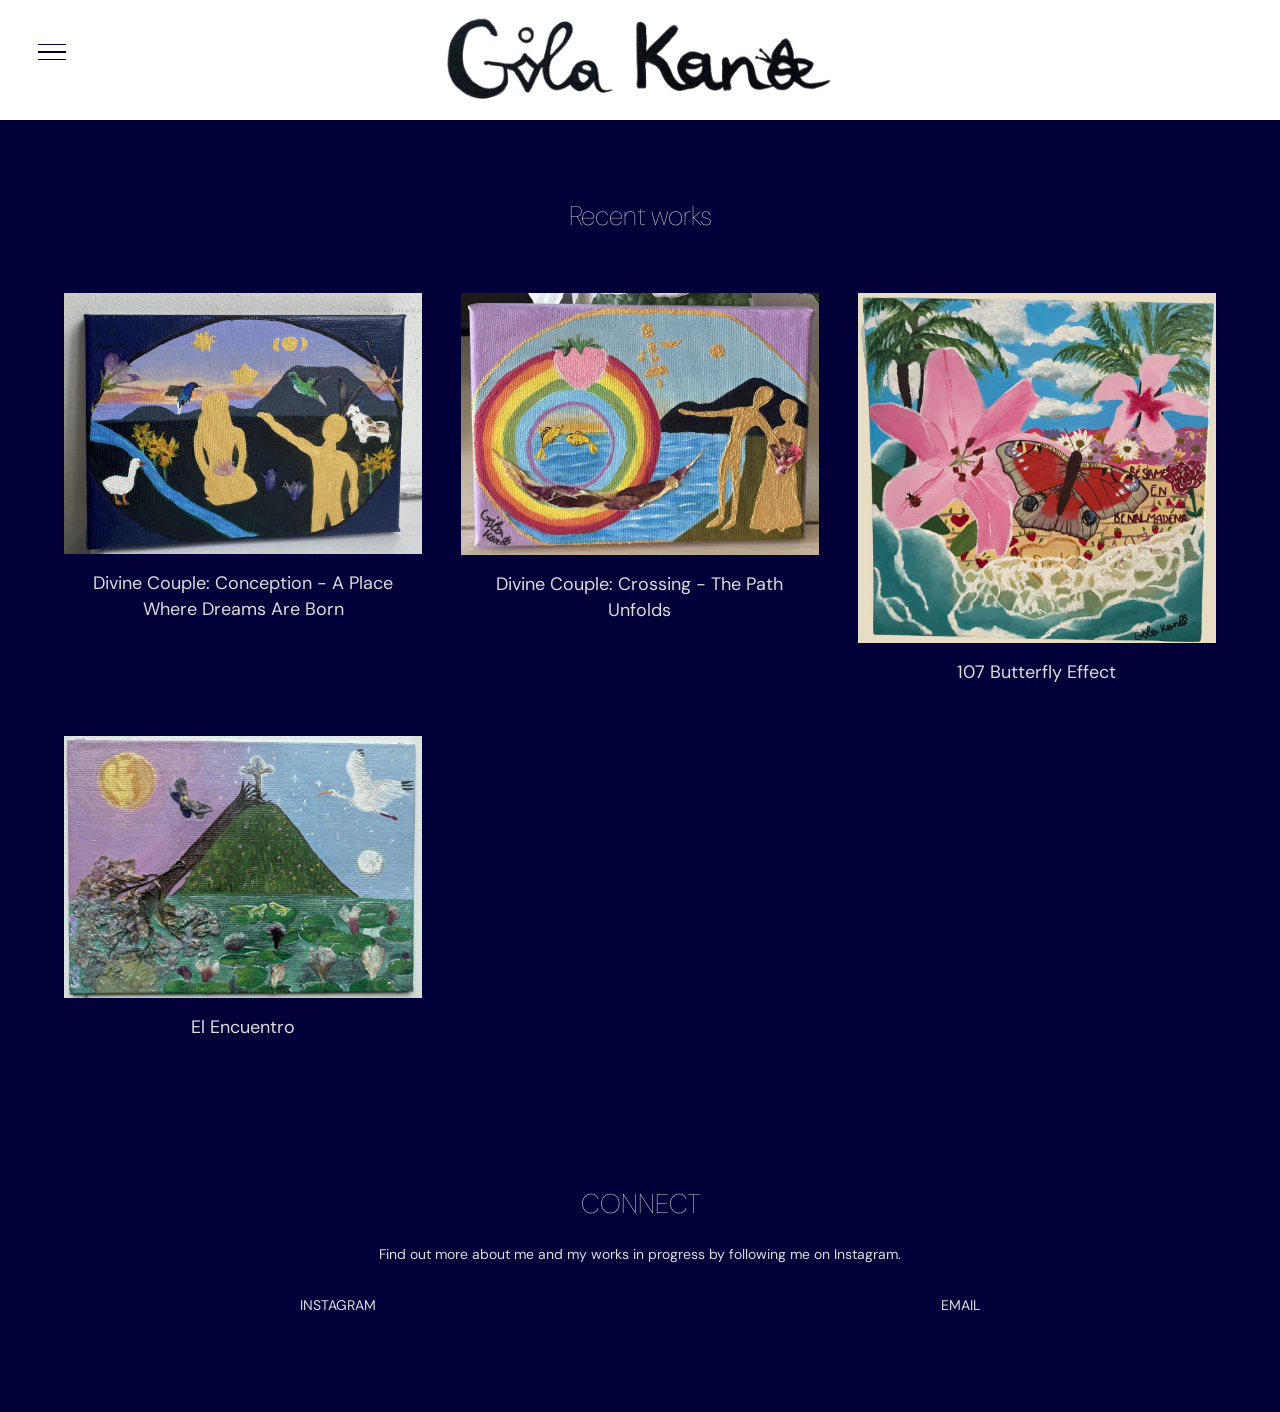
==== index.html @ 3cb4f88b "Update names" ====
<!doctype html>
<html lang="en-GB">
  <head>
    <meta charset="utf-8">
    <meta name="viewport" content="width=device-width, initial-scale=1">
    <title>Recent Works | Gila Kana</title>
    <meta name="description" content="Recent works by Gila Kana.">
    <link rel="preconnect" href="https://fonts.googleapis.com">
    <link rel="preconnect" href="https://fonts.gstatic.com" crossorigin>
    <link href="https://fonts.googleapis.com/css2?family=DM+Sans:wght@100;400&family=Playfair+Display:wght@400&display=swap" rel="stylesheet">
    <link rel="stylesheet" href="styles.css">
  </head>
  <body>
    <button class="menu-toggle" type="button" aria-label="Open navigation menu" aria-expanded="false" aria-controls="site-menu" data-menu-toggle>
      <span></span>
      <span></span>
      <span></span>
    </button>

    <div class="site-menu-overlay" data-menu-overlay hidden>
      <nav class="site-menu" id="site-menu" aria-label="Primary navigation">
        <a href="index.html">Home</a>
        <a href="recent-works.html">Recent works</a>
      </nav>
    </div>

    <header class="signature-banner signature-banner--compact">
      <img src="assets/images/signature.png" alt="Gila Kana signature">
    </header>

    <main>
      <section class="recent-works" aria-labelledby="recent-heading">
        <h1 id="recent-heading">Recent works</h1>

        <div class="works-grid">
          <article class="work-card" data-overlay-card>
            <div class="work-media" tabindex="0" aria-label="Show details for Divine Couple: Conception - A Place Where Dreams Are Born">
              <img src="assets/images/divine-couple-conception-thumb.jpg" alt="Divine Couple: Conception - A Place Where Dreams Are Born">
              <div class="work-overlay">
                <div class="work-overlay-text">
                  <p><strong>About the work:</strong><br>The woman holds a lily in her hands while the man declares his love for her. The first in a series inspired by Greek signet rings&hellip; <a href="divine-couple-conception.html">Read more</a></p>
                </div>
              </div>
            </div>
            <h2>Divine Couple: Conception - A Place Where Dreams Are Born</h2>
          </article>

          <article class="work-card" data-overlay-card>
            <div class="work-media" tabindex="0" aria-label="Show details for Divine Couple: Crossing - The Path Unfolds">
              <img src="assets/images/divine-couple-crossing-thumb.jpg" alt="Divine Couple: Crossing - The Path Unfolds">
              <div class="work-overlay">
                <div class="work-overlay-text">
                  <p><strong>About the work:</strong><br>The Divine Couple are shown at the point of crossing the river in a boat, surrounded by petals, flowers, gold paint and dream symbolism&hellip; <a href="divine-couple-crossing.html">Read more</a></p>
                </div>
              </div>
            </div>
            <h2>Divine Couple: Crossing - The Path Unfolds</h2>
          </article>

          <article class="work-card" data-overlay-card>
            <div class="work-media" tabindex="0" aria-label="Show details for 107 Butterfly Effect">
              <img src="assets/images/107-butterfly-effect-thumb.jpg" alt="107 Butterfly Effect">
              <div class="work-overlay">
                <div class="work-overlay-text">
                  <p><strong>About the work:</strong><br>This piece explores moments of manifestation, from the repeated appearance of the number 107 to butterflies and painted clouds later echoed in life&hellip; <a href="107-butterfly-effect.html">Read more</a></p>
                </div>
              </div>
            </div>
            <h2>107 Butterfly Effect</h2>
          </article>

          <article class="work-card" data-overlay-card>
            <div class="work-media" tabindex="0" aria-label="Show details for El Encuentro">
              <img src="assets/images/el-encuentro-thumb.jpg" alt="El Encuentro">
              <div class="work-overlay">
                <div class="work-overlay-text">
                  <p><strong>About the work:</strong><br>El Encuentro is a mind game: chaotic at first glance, then ordered through closer inspection of physical and spiritual reflections&hellip; <a href="el-encuentro.html">Read more</a></p>
                </div>
              </div>
            </div>
            <h2>El Encuentro</h2>
          </article>
        </div>
      </section>
    </main>

    <footer class="site-footer">
      <div class="footer-inner">
        <h2>CONNECT</h2>
        <p>Find out more about me and my works in progress by following me on Instagram.</p>
        <div class="footer-links">
          <a href="https://www.instagram.com/gila_kana/" target="_blank" rel="noopener noreferrer">INSTAGRAM</a>
          <a href="mailto:gilakana.art@gmail.com">EMAIL</a>
        </div>
      </div>
    </footer>

    <script src="script.js"></script>
  </body>
</html>
---- styles.css ----
:root {
  --page-bg: #010038;
  --text: #dcdcdc;
  --panel: #28231e;
  --white: #ffffff;
  --max-content: 1180px;
  --side-gutter: clamp(20px, 5vw, 72px);
}

* {
  box-sizing: border-box;
}

html {
  scroll-behavior: smooth;
}

body {
  margin: 0;
  min-height: 100vh;
  background: var(--page-bg);
  color: var(--text);
  font-family: "DM Sans", Arial, sans-serif;
  font-weight: 400;
  line-height: 1.7;
}

body.no-scroll {
  overflow: hidden;
}

img {
  display: block;
  max-width: 100%;
  height: auto;
}

[hidden] {
  display: none !important;
}

a {
  color: inherit;
  text-decoration-thickness: 1px;
  text-underline-offset: 0.22em;
}

button {
  font: inherit;
}

.menu-toggle {
  position: fixed;
  top: clamp(18px, 3vw, 30px);
  left: clamp(18px, 3vw, 30px);
  z-index: 40;
  width: 44px;
  height: 44px;
  display: inline-flex;
  flex-direction: column;
  justify-content: center;
  gap: 6px;
  padding: 0;
  border: 0;
  background: transparent;
  cursor: pointer;
}

.menu-toggle span {
  display: block;
  width: 28px;
  height: 1.5px;
  margin: 0 auto;
  background: var(--page-bg);
  transition: background 180ms ease, transform 180ms ease, opacity 180ms ease;
}

body.menu-open .menu-toggle span {
  background: var(--text);
}

body.menu-open .menu-toggle span:nth-child(1) {
  transform: translateY(7.5px) rotate(35deg);
}

body.menu-open .menu-toggle span:nth-child(2) {
  opacity: 0;
}

body.menu-open .menu-toggle span:nth-child(3) {
  transform: translateY(-7.5px) rotate(-35deg);
}

.site-menu-overlay {
  position: fixed;
  inset: 0;
  z-index: 30;
  background: rgba(40, 35, 30, 0.32);
  opacity: 0;
  pointer-events: none;
  transition: opacity 240ms ease;
}

.site-menu-overlay.is-open {
  opacity: 1;
  pointer-events: auto;
}

.site-menu {
  width: min(25vw, 360px);
  min-width: 280px;
  height: 100vh;
  padding: 118px 34px 40px;
  background: rgba(40, 35, 30, 0.85);
  transform: translateX(-100%);
  transition: transform 280ms ease;
}

.site-menu-overlay.is-open .site-menu {
  transform: translateX(0);
}

.site-menu a {
  display: block;
  margin-bottom: 22px;
  color: var(--text);
  font-size: 18px;
  text-align: left;
  text-decoration: none;
}

.site-menu a:hover,
.site-menu a:focus-visible {
  text-decoration: underline;
}

.signature-banner {
  width: 100%;
  background: var(--white);
  display: flex;
  align-items: center;
  justify-content: center;
  padding: 16px var(--side-gutter);
}

.signature-banner img {
  width: auto;
  object-fit: contain;
}

.signature-banner--home {
  min-height: 50vh;
}

.signature-banner--home img {
  max-height: 42vh;
}

.signature-banner--compact {
  min-height: 12.5vh;
}

.signature-banner--compact img {
  max-height: 9.8vh;
}

main {
  width: 100%;
}

.home-intro {
  width: min(950px, calc(100% - (var(--side-gutter) * 2)));
  margin: 0 auto;
  padding: clamp(58px, 8vw, 104px) 0 20px;
  text-align: center;
}

.home-intro h1 {
  margin: 0;
  font-family: "Playfair Display", Georgia, serif;
  font-size: clamp(42px, 7vw, 67px);
  font-weight: 400;
  line-height: 1.1;
}

.home-subheading {
  margin: 14px 0 0;
  font-family: "Playfair Display", Georgia, serif;
  font-size: clamp(28px, 4.6vw, 37px);
  line-height: 1.2;
}

.artist-statement {
  margin-top: clamp(36px, 5vw, 58px);
  font-size: 18px;
  line-height: 1.9;
}

.artist-statement p {
  margin: 0 0 28px;
}

.recent-works {
  width: min(var(--max-content), calc(100% - (var(--side-gutter) * 2)));
  margin: 0 auto;
  padding: clamp(48px, 7vw, 78px) 0 10px;
}

.recent-works h1,
.artwork-detail h1 {
  margin: 0 0 clamp(36px, 5vw, 58px);
  font-size: 27px;
  font-weight: 100;
  line-height: 1.35;
  text-align: center;
}

.works-grid {
  display: grid;
  grid-template-columns: repeat(3, minmax(0, 1fr));
  gap: clamp(34px, 4vw, 56px) clamp(24px, 3vw, 42px);
  align-items: start;
}

.work-card h2 {
  margin: 16px auto 0;
  max-width: 94%;
  font-size: 18px;
  font-weight: 400;
  line-height: 1.45;
  text-align: center;
}

.work-media {
  position: relative;
  overflow: hidden;
  cursor: pointer;
  outline: none;
}

.work-media img {
  width: 100%;
}

.work-overlay {
  position: absolute;
  inset: 0;
  display: grid;
  place-items: center;
  padding: clamp(16px, 2.6vw, 28px);
  background: rgba(40, 35, 30, 0.65);
  opacity: 0;
  transition: opacity 220ms ease;
}

.work-media:hover .work-overlay,
.work-media:focus-visible .work-overlay,
.work-card.is-open .work-overlay {
  opacity: 1;
}

.work-overlay-text {
  width: 90%;
  max-width: 90%;
  text-align: center;
}

.work-overlay p {
  margin: 0;
  font-size: clamp(15px, 1.45vw, 18px);
  line-height: 1.45;
}

.work-overlay strong {
  font-weight: 400;
}

.work-overlay a {
  white-space: nowrap;
}

.artwork-detail {
  width: min(var(--max-content), calc(100% - (var(--side-gutter) * 2)));
  margin: 0 auto;
  padding: clamp(46px, 6vw, 72px) 0 10px;
}

.artwork-layout {
  display: grid;
  grid-template-columns: minmax(0, 1fr) minmax(300px, 650px);
  gap: clamp(34px, 6vw, 76px);
  align-items: start;
}

.artwork-image-column {
  min-width: 0;
}

.artwork-lightbox-trigger {
  display: block;
  width: 100%;
  padding: 0;
  border: 0;
  background: transparent;
  cursor: zoom-in;
}

.artwork-lightbox-trigger img {
  width: 100%;
}

.artwork-meta {
  margin: 18px 0 0;
  font-size: 14px;
  font-style: italic;
  line-height: 1.7;
  text-align: left;
}

.artwork-meta div {
  display: flex;
  gap: 0.45em;
}

.artwork-meta dt {
  font-weight: 400;
}

.artwork-meta dt::after {
  content: ":";
}

.artwork-meta dd {
  margin: 0;
}

.artwork-copy {
  max-width: 650px;
  font-size: 18px;
  line-height: 1.8;
  text-align: left;
}

.artwork-copy h2 {
  margin: 0 0 22px;
  font-size: 18px;
  font-weight: 400;
  line-height: 1.4;
}

.artwork-copy p {
  margin: 0 0 24px;
}

.site-footer {
  padding: clamp(88px, 12vw, 138px) var(--side-gutter) clamp(60px, 8vw, 94px);
  text-align: center;
}

.footer-inner {
  width: min(680px, 100%);
  margin: 0 auto;
}

.site-footer h2 {
  margin: 0 0 22px;
  font-size: 27px;
  font-weight: 100;
  letter-spacing: 0;
  line-height: 1.2;
}

.site-footer p {
  margin: 0 auto 28px;
  max-width: 620px;
  font-size: 14px;
  line-height: 1.7;
}

.footer-links {
  display: flex;
  justify-content: space-between;
  gap: 28px;
  font-size: 14px;
}

.footer-links a {
  text-decoration: none;
}

.footer-links a:hover,
.footer-links a:focus-visible {
  text-decoration: underline;
}

.lightbox {
  position: fixed;
  inset: 0;
  z-index: 60;
  display: grid;
  grid-template-rows: 1fr auto;
  background: rgba(1, 0, 56, 0.96);
  color: var(--text);
}

.lightbox-stage {
  position: relative;
  display: grid;
  place-items: center;
  min-height: 0;
  overflow: hidden;
  touch-action: none;
  cursor: grab;
}

.lightbox-stage.is-dragging {
  cursor: grabbing;
}

.lightbox-stage img {
  max-width: 92vw;
  max-height: 82vh;
  user-select: none;
  will-change: transform;
}

.lightbox-close {
  position: absolute;
  top: 18px;
  right: 22px;
  z-index: 2;
  width: 44px;
  height: 44px;
  border: 1px solid rgba(220, 220, 220, 0.45);
  background: rgba(40, 35, 30, 0.65);
  color: var(--text);
  font-size: 30px;
  line-height: 1;
  cursor: pointer;
}

.lightbox-controls {
  display: flex;
  justify-content: center;
  gap: 10px;
  padding: 18px 20px 24px;
}

.lightbox-controls button {
  min-width: 54px;
  min-height: 42px;
  border: 1px solid rgba(220, 220, 220, 0.45);
  background: rgba(40, 35, 30, 0.65);
  color: var(--text);
  cursor: pointer;
}

@media (max-width: 900px) {
  .site-menu {
    width: 78vw;
    min-width: 0;
  }

  .works-grid {
    grid-template-columns: repeat(2, minmax(0, 1fr));
  }

  .artwork-layout {
    grid-template-columns: 1fr;
  }

  .artwork-copy {
    max-width: 100%;
  }
}

@media (max-width: 620px) {
  .signature-banner--home {
    min-height: 44vh;
  }

  .signature-banner--home img {
    max-height: 34vh;
  }

  .signature-banner--compact {
    min-height: 96px;
  }

  .signature-banner--compact img {
    max-height: 70px;
  }

  .works-grid {
    grid-template-columns: 1fr;
  }

  .work-overlay p {
    font-size: 16px;
  }

  .footer-links {
    width: min(360px, 100%);
    margin: 0 auto;
  }
}

@media (prefers-reduced-motion: reduce) {
  *,
  *::before,
  *::after {
    scroll-behavior: auto !important;
    transition-duration: 1ms !important;
    animation-duration: 1ms !important;
    animation-iteration-count: 1 !important;
  }
}
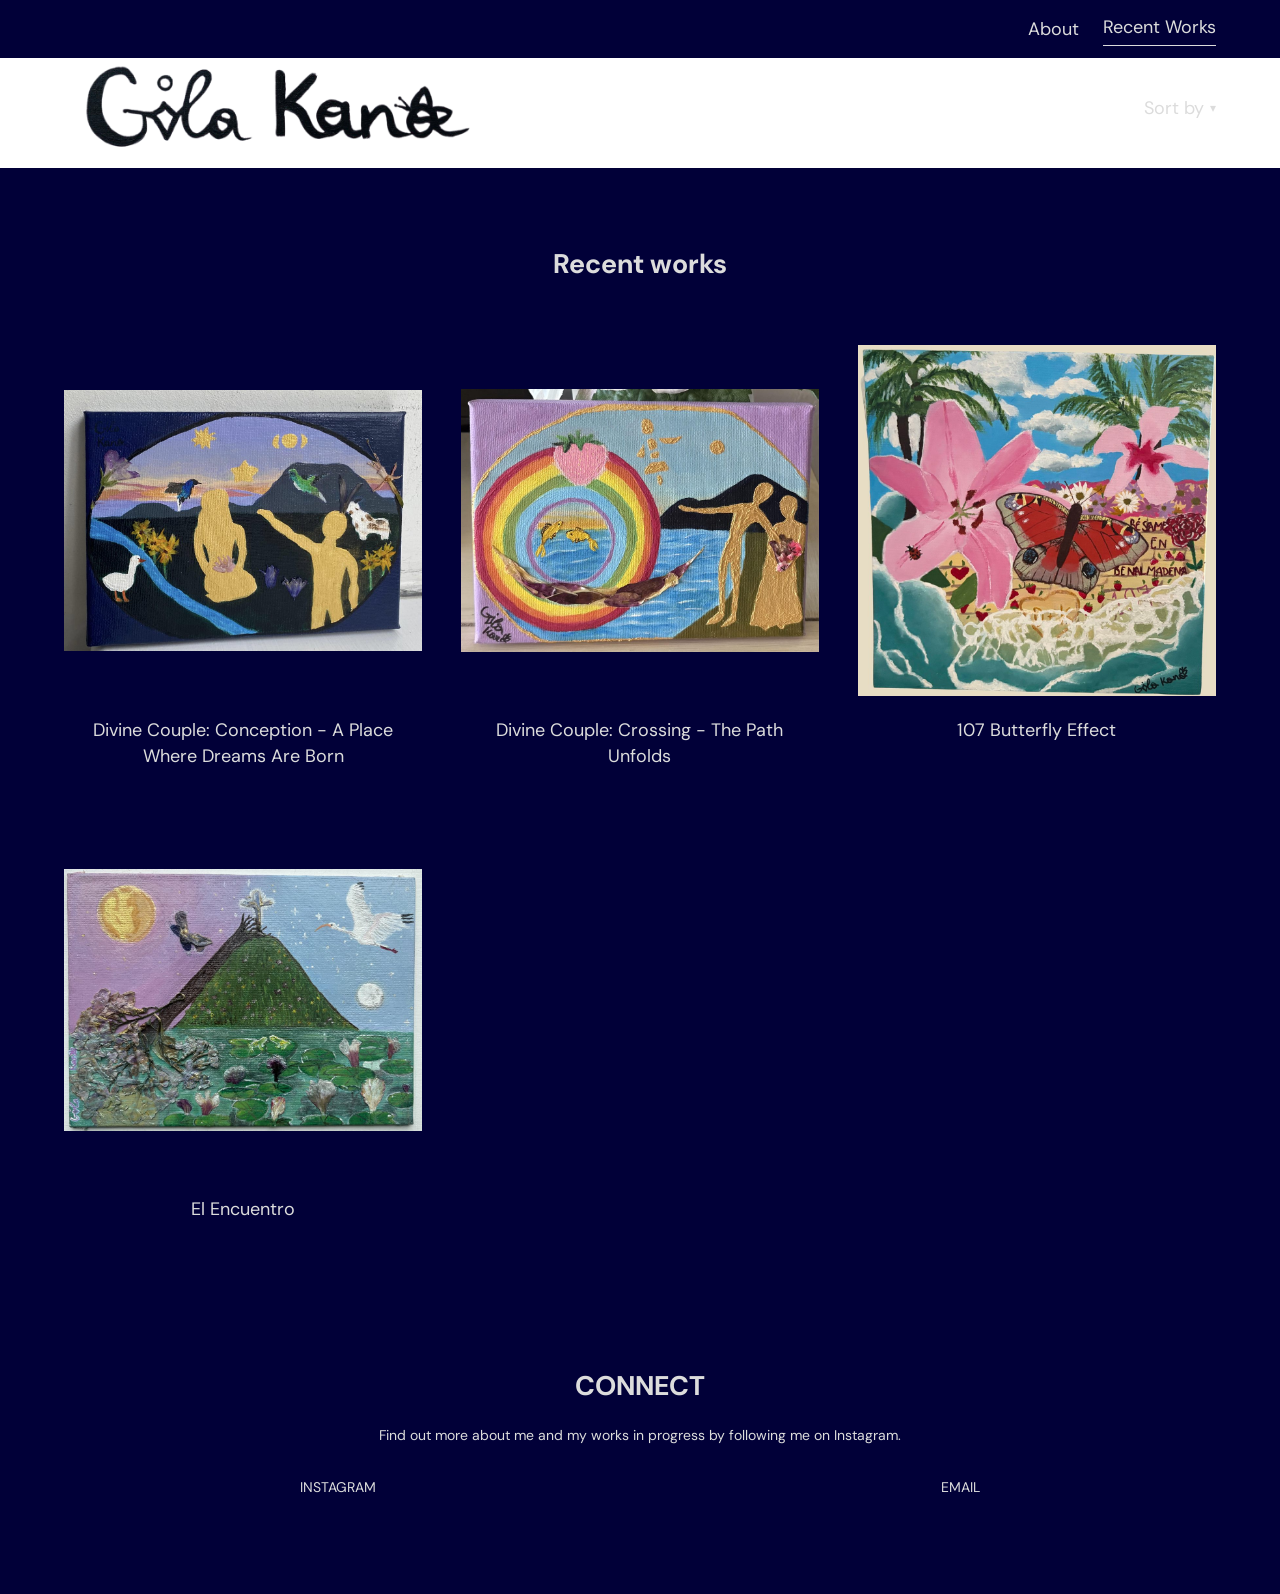
==== commit 7a6e00e7: "change structure" ====
--- a/index.html
+++ b/index.html
@@ -7,33 +7,40 @@
     <meta name="description" content="Recent works by Gila Kana.">
     <link rel="preconnect" href="https://fonts.googleapis.com">
     <link rel="preconnect" href="https://fonts.gstatic.com" crossorigin>
-    <link href="https://fonts.googleapis.com/css2?family=DM+Sans:wght@100;400&family=Playfair+Display:wght@400&display=swap" rel="stylesheet">
+    <link href="https://fonts.googleapis.com/css2?family=DM+Sans:wght@100;400;700&family=Playfair+Display:wght@400&display=swap" rel="stylesheet">
     <link rel="stylesheet" href="styles.css">
   </head>
   <body>
-    <button class="menu-toggle" type="button" aria-label="Open navigation menu" aria-expanded="false" aria-controls="site-menu" data-menu-toggle>
-      <span></span>
-      <span></span>
-      <span></span>
-    </button>
-
-    <div class="site-menu-overlay" data-menu-overlay hidden>
-      <nav class="site-menu" id="site-menu" aria-label="Primary navigation">
-        <a href="index.html">Home</a>
-        <a href="recent-works.html">Recent works</a>
-      </nav>
-    </div>
+    <nav class="top-nav" aria-label="Primary navigation">
+      <a href="about.html" class="top-nav-link">About</a>
+      <a href="index.html" class="top-nav-link is-active" aria-current="page">Recent Works</a>
+    </nav>
 
     <header class="signature-banner signature-banner--compact">
-      <img src="assets/images/signature.png" alt="Gila Kana signature">
+      <img src="assets/images/signature.png" alt="Gila Kana signature" class="signature-img-left">
+      <div class="sort-controls" data-sort-controls>
+        <button class="sort-trigger" type="button" aria-expanded="false" aria-haspopup="true" data-sort-trigger>Sort by <span class="sort-arrow" aria-hidden="true">&#9662;</span></button>
+        <div class="sort-dropdown" data-sort-dropdown hidden>
+          <div class="sort-group">
+            <span class="sort-group-label">Order</span>
+            <button class="sort-option" type="button" data-sort="newest">Newest to oldest</button>
+            <button class="sort-option" type="button" data-sort="oldest">Oldest to newest</button>
+          </div>
+          <div class="sort-group">
+            <span class="sort-group-label">Collections</span>
+            <button class="sort-option" type="button" data-collection="divine-couple">Divine Couple</button>
+            <button class="sort-option" type="button" data-collection="all">All works</button>
+          </div>
+        </div>
+      </div>
     </header>
 
     <main>
       <section class="recent-works" aria-labelledby="recent-heading">
         <h1 id="recent-heading">Recent works</h1>
 
-        <div class="works-grid">
-          <article class="work-card" data-overlay-card>
+        <div class="works-grid" data-works-grid>
+          <article class="work-card" data-overlay-card data-order="1" data-collections="divine-couple">
             <div class="work-media" tabindex="0" aria-label="Show details for Divine Couple: Conception - A Place Where Dreams Are Born">
               <img src="assets/images/divine-couple-conception-thumb.jpg" alt="Divine Couple: Conception - A Place Where Dreams Are Born">
               <div class="work-overlay">
@@ -45,7 +52,7 @@
             <h2>Divine Couple: Conception - A Place Where Dreams Are Born</h2>
           </article>
 
-          <article class="work-card" data-overlay-card>
+          <article class="work-card" data-overlay-card data-order="2" data-collections="divine-couple">
             <div class="work-media" tabindex="0" aria-label="Show details for Divine Couple: Crossing - The Path Unfolds">
               <img src="assets/images/divine-couple-crossing-thumb.jpg" alt="Divine Couple: Crossing - The Path Unfolds">
               <div class="work-overlay">
@@ -57,7 +64,7 @@
             <h2>Divine Couple: Crossing - The Path Unfolds</h2>
           </article>
 
-          <article class="work-card" data-overlay-card>
+          <article class="work-card" data-overlay-card data-order="3">
             <div class="work-media" tabindex="0" aria-label="Show details for 107 Butterfly Effect">
               <img src="assets/images/107-butterfly-effect-thumb.jpg" alt="107 Butterfly Effect">
               <div class="work-overlay">
@@ -69,7 +76,7 @@
             <h2>107 Butterfly Effect</h2>
           </article>
 
-          <article class="work-card" data-overlay-card>
+          <article class="work-card" data-overlay-card data-order="4">
             <div class="work-media" tabindex="0" aria-label="Show details for El Encuentro">
               <img src="assets/images/el-encuentro-thumb.jpg" alt="El Encuentro">
               <div class="work-overlay">
--- a/styles.css
+++ b/styles.css
@@ -49,119 +49,161 @@
   font: inherit;
 }
 
-.menu-toggle {
+.top-nav {
   position: fixed;
-  top: clamp(18px, 3vw, 30px);
-  left: clamp(18px, 3vw, 30px);
-  z-index: 40;
-  width: 44px;
-  height: 44px;
+  top: 0;
+  left: 0;
+  right: 0;
+  z-index: 50;
+  display: flex;
+  justify-content: flex-end;
+  align-items: center;
+  gap: 24px;
+  padding: 12px var(--side-gutter);
+  background: var(--page-bg);
+}
+
+.top-nav-link {
+  color: var(--text);
+  font-size: 18px;
+  text-decoration: none;
+}
+
+.top-nav-link:hover,
+.top-nav-link:focus-visible {
+  text-decoration: underline;
+}
+
+.top-nav-link.is-active {
+  border-bottom: 1px solid var(--text);
+  padding-bottom: 2px;
+}
+
+body {
+  padding-top: 48px;
+}
+
+.signature-banner {
+  position: sticky;
+  top: 48px;
+  z-index: 10;
+  width: 100%;
+  background: var(--white);
+  display: flex;
+  align-items: center;
+  padding: 16px var(--side-gutter);
+}
+
+.signature-img-left {
+  height: 9.8vh;
+  width: auto;
+  object-fit: contain;
+}
+
+.signature-banner--home {
+  min-height: 50vh;
+  justify-content: center;
+  transition: min-height 350ms ease, padding 350ms ease;
+}
+
+.signature-banner--home.is-compact {
+  min-height: 12.5vh;
+  justify-content: flex-start;
+}
+
+.signature-banner--home.is-compact img {
+  max-height: 9.8vh;
+}
+
+.signature-banner--home img {
+  max-height: 42vh;
+  transition: max-height 350ms ease;
+}
+
+.signature-banner--compact {
+  min-height: 12.5vh;
+}
+
+.signature-banner--compact img:not(.signature-img-left) {
+  max-height: 9.8vh;
+}
+
+.sort-controls {
+  position: relative;
+  margin-left: auto;
+}
+
+.sort-trigger {
   display: inline-flex;
-  flex-direction: column;
-  justify-content: center;
+  align-items: center;
   gap: 6px;
-  padding: 0;
+  padding: 4px 0;
   border: 0;
   background: transparent;
+  color: var(--text);
+  font-size: 18px;
   cursor: pointer;
 }
 
-.menu-toggle span {
+.sort-trigger:hover,
+.sort-trigger:focus-visible {
+  text-decoration: underline;
+}
+
+.sort-arrow {
+  font-size: 12px;
+  transition: transform 180ms ease;
+}
+
+.sort-trigger[aria-expanded="true"] .sort-arrow {
+  transform: rotate(180deg);
+}
+
+.sort-dropdown {
+  position: absolute;
+  top: 100%;
+  right: 0;
+  min-width: 220px;
+  padding: 12px 16px;
+  background: rgba(40, 35, 30, 0.92);
+  z-index: 20;
+}
+
+.sort-group {
+  margin-bottom: 10px;
+}
+
+.sort-group:last-child {
+  margin-bottom: 0;
+}
+
+.sort-group-label {
   display: block;
-  width: 28px;
-  height: 1.5px;
-  margin: 0 auto;
-  background: var(--page-bg);
-  transition: background 180ms ease, transform 180ms ease, opacity 180ms ease;
-}
-
-body.menu-open .menu-toggle span {
-  background: var(--text);
-}
-
-body.menu-open .menu-toggle span:nth-child(1) {
-  transform: translateY(7.5px) rotate(35deg);
-}
-
-body.menu-open .menu-toggle span:nth-child(2) {
-  opacity: 0;
-}
-
-body.menu-open .menu-toggle span:nth-child(3) {
-  transform: translateY(-7.5px) rotate(-35deg);
-}
-
-.site-menu-overlay {
-  position: fixed;
-  inset: 0;
-  z-index: 30;
-  background: rgba(40, 35, 30, 0.32);
-  opacity: 0;
-  pointer-events: none;
-  transition: opacity 240ms ease;
-}
-
-.site-menu-overlay.is-open {
-  opacity: 1;
-  pointer-events: auto;
-}
-
-.site-menu {
-  width: min(25vw, 360px);
-  min-width: 280px;
-  height: 100vh;
-  padding: 118px 34px 40px;
-  background: rgba(40, 35, 30, 0.85);
-  transform: translateX(-100%);
-  transition: transform 280ms ease;
-}
-
-.site-menu-overlay.is-open .site-menu {
-  transform: translateX(0);
-}
-
-.site-menu a {
+  margin-bottom: 4px;
+  font-size: 14px;
+  opacity: 0.6;
+}
+
+.sort-option {
   display: block;
-  margin-bottom: 22px;
+  width: 100%;
+  padding: 4px 0;
+  border: 0;
+  background: transparent;
   color: var(--text);
   font-size: 18px;
   text-align: left;
-  text-decoration: none;
-}
-
-.site-menu a:hover,
-.site-menu a:focus-visible {
+  cursor: pointer;
+}
+
+.sort-option:hover,
+.sort-option:focus-visible {
   text-decoration: underline;
 }
 
-.signature-banner {
-  width: 100%;
-  background: var(--white);
-  display: flex;
-  align-items: center;
-  justify-content: center;
-  padding: 16px var(--side-gutter);
-}
-
-.signature-banner img {
-  width: auto;
-  object-fit: contain;
-}
-
-.signature-banner--home {
-  min-height: 50vh;
-}
-
-.signature-banner--home img {
-  max-height: 42vh;
-}
-
-.signature-banner--compact {
-  min-height: 12.5vh;
-}
-
-.signature-banner--compact img {
-  max-height: 9.8vh;
+.sort-option.is-active {
+  border-left: 2px solid var(--text);
+  padding-left: 8px;
 }
 
 main {
@@ -206,7 +248,14 @@
   padding: clamp(48px, 7vw, 78px) 0 10px;
 }
 
-.recent-works h1,
+.recent-works h1 {
+  margin: 0 0 clamp(36px, 5vw, 58px);
+  font-size: 27px;
+  font-weight: 700;
+  line-height: 1.35;
+  text-align: center;
+}
+
 .artwork-detail h1 {
   margin: 0 0 clamp(36px, 5vw, 58px);
   font-size: 27px;
@@ -220,6 +269,20 @@
   grid-template-columns: repeat(3, minmax(0, 1fr));
   gap: clamp(34px, 4vw, 56px) clamp(24px, 3vw, 42px);
   align-items: start;
+}
+
+.works-grid .work-media img {
+  width: 100%;
+  height: 360px;
+  object-fit: contain;
+}
+
+.work-card {
+  min-width: 0;
+}
+
+.work-card[hidden] {
+  display: none;
 }
 
 .work-card h2 {
@@ -292,6 +355,17 @@
   align-items: start;
 }
 
+@media (min-width: 901px) {
+  .artwork-detail {
+    width: min(1240px, calc(100% - clamp(14px, 2vw, 28px)));
+  }
+
+  .artwork-layout {
+    grid-template-columns: minmax(0, 1.15fr) minmax(300px, 650px);
+    gap: clamp(40px, 6vw, 76px);
+  }
+}
+
 .artwork-image-column {
   min-width: 0;
 }
@@ -365,7 +439,7 @@
 .site-footer h2 {
   margin: 0 0 22px;
   font-size: 27px;
-  font-weight: 100;
+  font-weight: 700;
   letter-spacing: 0;
   line-height: 1.2;
 }
@@ -393,14 +467,93 @@
   text-decoration: underline;
 }
 
-.lightbox {
-  position: fixed;
-  inset: 0;
-  z-index: 60;
+.explore-other-works {
+  width: min(var(--max-content), calc(100% - (var(--side-gutter) * 2)));
+  margin: clamp(60px, 9vw, 110px) auto 0;
+  padding-bottom: clamp(40px, 6vw, 70px);
+}
+
+.explore-other-works h2 {
+  margin: 0 0 clamp(28px, 4vw, 44px);
+  font-size: 27px;
+  font-weight: 700;
+  line-height: 1.35;
+  text-align: center;
+}
+
+.carousel {
+  position: relative;
   display: grid;
-  grid-template-rows: 1fr auto;
-  background: rgba(1, 0, 56, 0.96);
+  grid-template-columns: auto 1fr auto;
+  align-items: center;
+  gap: clamp(14px, 2vw, 26px);
+}
+
+.carousel-track {
+  display: flex;
+  gap: clamp(20px, 3vw, 32px);
+  overflow-x: auto;
+  scroll-snap-type: x mandatory;
+  scrollbar-width: none;
+  -ms-overflow-style: none;
+}
+
+.carousel-track::-webkit-scrollbar {
+  display: none;
+}
+
+.carousel-card {
+  flex: 0 0 calc((100% - 64px) / 3);
+  scroll-snap-align: start;
+}
+
+.carousel-card .work-media img {
+  width: 100%;
+  height: 360px;
+  object-fit: contain;
+}
+
+.carousel-card h3 {
+  margin: 14px auto 0;
+  max-width: 94%;
+  font-size: 16px;
+  font-weight: 400;
+  line-height: 1.4;
+  text-align: center;
+}
+
+.carousel-card .work-overlay p {
+  font-size: 14px;
+}
+
+.carousel-arrow {
+  width: 46px;
+  height: 46px;
+  display: inline-flex;
+  align-items: center;
+  justify-content: center;
+  border: 1px solid rgba(220, 220, 220, 0.35);
+  background: transparent;
   color: var(--text);
+  font-size: 26px;
+  line-height: 1;
+  cursor: pointer;
+  flex-shrink: 0;
+}
+
+.carousel-arrow:hover,
+.carousel-arrow:focus-visible {
+  background: rgba(220, 220, 220, 0.15);
+}
+
+@media (max-width: 900px) {
+  .carousel-card {
+    flex: 0 0 100%;
+  }
+
+  .carousel-card .work-media img {
+    height: auto;
+  }
 }
 
 .lightbox-stage {
@@ -456,11 +609,6 @@
 }
 
 @media (max-width: 900px) {
-  .site-menu {
-    width: 78vw;
-    min-width: 0;
-  }
-
   .works-grid {
     grid-template-columns: repeat(2, minmax(0, 1fr));
   }
@@ -476,7 +624,7 @@
 
 @media (max-width: 620px) {
   .signature-banner--home {
-    min-height: 44vh;
+    min-height: 100vh;
   }
 
   .signature-banner--home img {
@@ -484,11 +632,11 @@
   }
 
   .signature-banner--compact {
-    min-height: 96px;
-  }
-
-  .signature-banner--compact img {
-    max-height: 70px;
+    min-height: 80px;
+  }
+
+  .signature-banner--compact .signature-img-left {
+    height: 60px;
   }
 
   .works-grid {
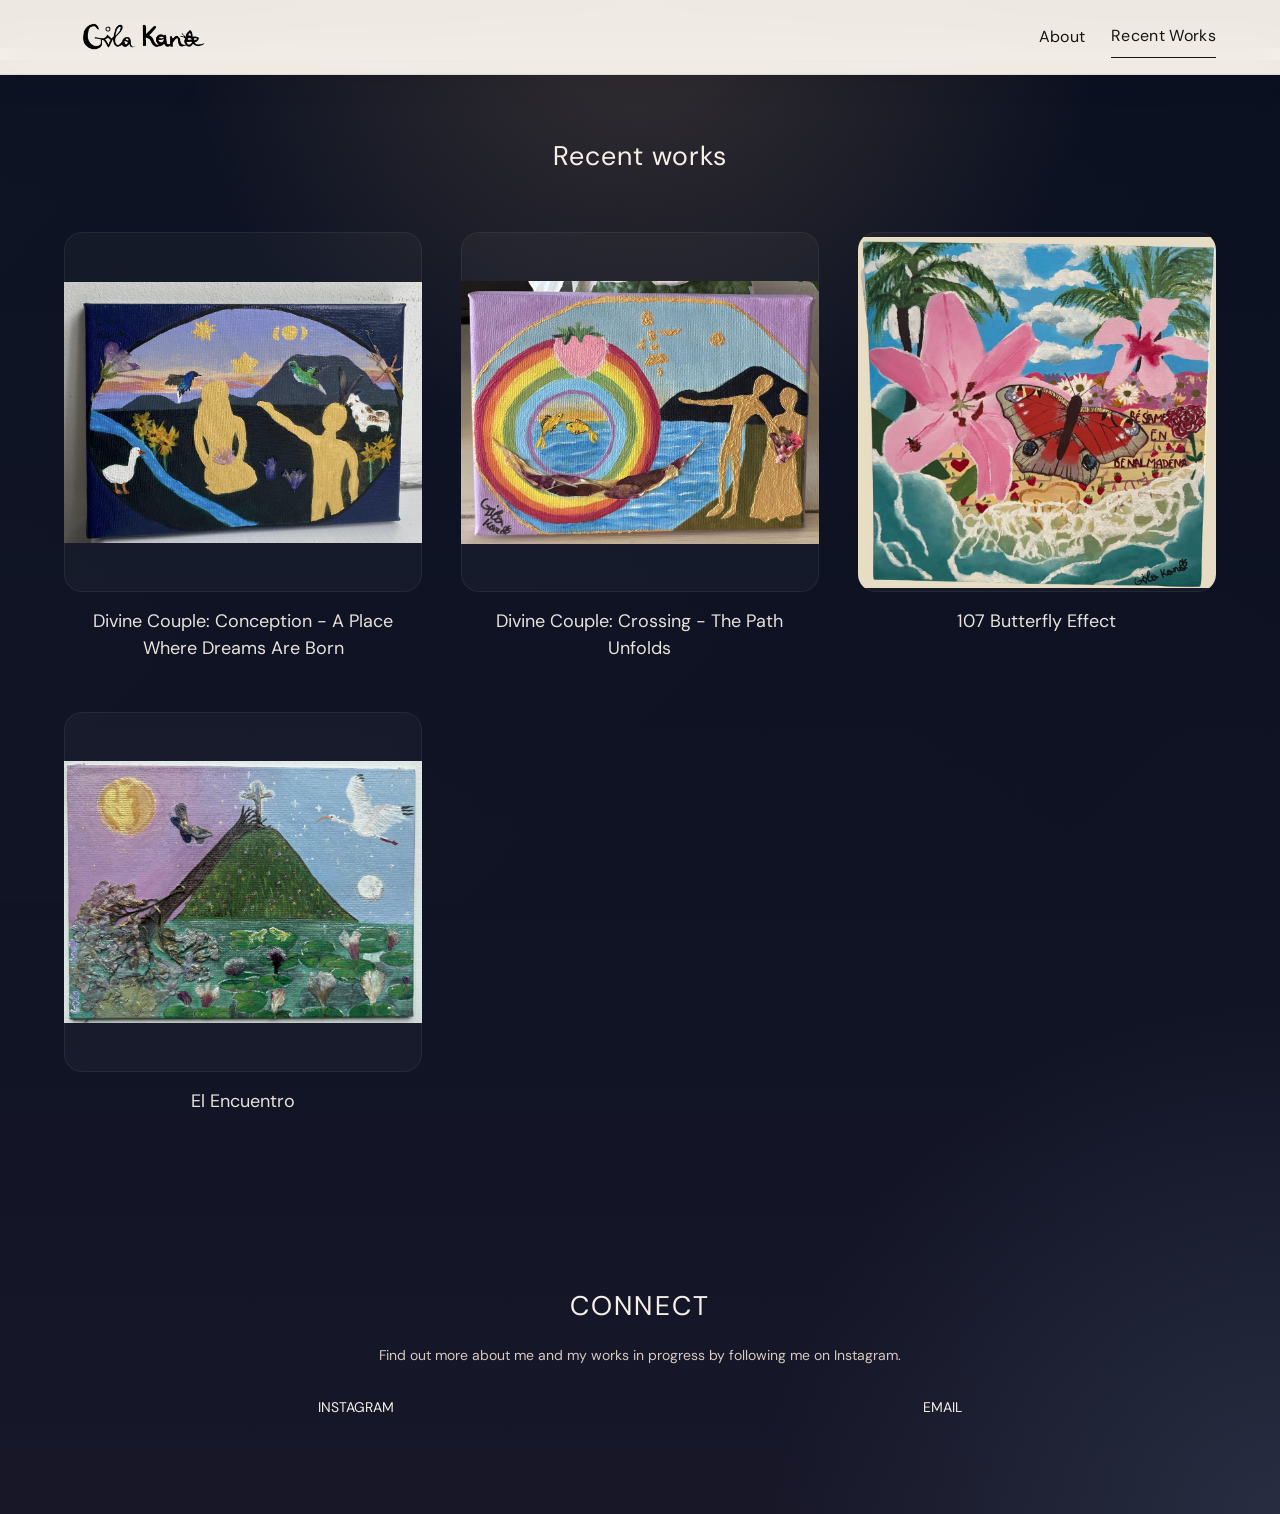
==== commit e574edce: "better" ====
--- a/index.html
+++ b/index.html
@@ -12,27 +12,17 @@
   </head>
   <body>
     <nav class="top-nav" aria-label="Primary navigation">
-      <a href="about.html" class="top-nav-link">About</a>
-      <a href="index.html" class="top-nav-link is-active" aria-current="page">Recent Works</a>
+      <a href="index.html" class="brand-mark" aria-label="Go to home page">
+        <img src="assets/images/signature.png" alt="Gila Kana signature" class="brand-signature">
+      </a>
+      <div class="nav-links">
+        <a href="about.html" class="top-nav-link">About</a>
+        <a href="index.html" class="top-nav-link is-active" aria-current="page">Recent Works</a>
+      </div>
     </nav>
 
-    <header class="signature-banner signature-banner--compact">
-      <img src="assets/images/signature.png" alt="Gila Kana signature" class="signature-img-left">
-      <div class="sort-controls" data-sort-controls>
-        <button class="sort-trigger" type="button" aria-expanded="false" aria-haspopup="true" data-sort-trigger>Sort by <span class="sort-arrow" aria-hidden="true">&#9662;</span></button>
-        <div class="sort-dropdown" data-sort-dropdown hidden>
-          <div class="sort-group">
-            <span class="sort-group-label">Order</span>
-            <button class="sort-option" type="button" data-sort="newest">Newest to oldest</button>
-            <button class="sort-option" type="button" data-sort="oldest">Oldest to newest</button>
-          </div>
-          <div class="sort-group">
-            <span class="sort-group-label">Collections</span>
-            <button class="sort-option" type="button" data-collection="divine-couple">Divine Couple</button>
-            <button class="sort-option" type="button" data-collection="all">All works</button>
-          </div>
-        </div>
-      </div>
+    <header class="signature-banner signature-banner--compact" aria-hidden="true">
+      <span class="brand-placeholder"></span>
     </header>
 
     <main>
--- a/styles.css
+++ b/styles.css
@@ -1,8 +1,14 @@
 :root {
-  --page-bg: #010038;
-  --text: #dcdcdc;
-  --panel: #28231e;
-  --white: #ffffff;
+  --page-bg: #0b1020;
+  --page-bg-alt: #171728;
+  --page-panel: rgba(17, 20, 31, 0.82);
+  --panel: rgba(32, 26, 28, 0.9);
+  --white: #f8f5f2;
+  --text: #f5efe8;
+  --muted: #d7c9c0;
+  --line: rgba(255, 255, 255, 0.14);
+  --card-glow: rgba(236, 197, 166, 0.15);
+  --shadow-soft: 0 24px 60px rgba(2, 6, 18, 0.42);
   --max-content: 1180px;
   --side-gutter: clamp(20px, 5vw, 72px);
 }
@@ -18,11 +24,23 @@
 body {
   margin: 0;
   min-height: 100vh;
-  background: var(--page-bg);
+  background:
+    radial-gradient(circle at top, rgba(180, 142, 102, 0.24), transparent 28%),
+    radial-gradient(circle at bottom right, rgba(116, 145, 179, 0.18), transparent 26%),
+    linear-gradient(180deg, var(--page-bg) 0%, #0f1324 55%, var(--page-bg-alt) 100%);
   color: var(--text);
   font-family: "DM Sans", Arial, sans-serif;
   font-weight: 400;
   line-height: 1.7;
+}
+
+body::before {
+  content: "";
+  position: fixed;
+  inset: 0;
+  pointer-events: none;
+  background: linear-gradient(135deg, rgba(255,255,255,0.02), rgba(255,255,255,0));
+  opacity: 0.8;
 }
 
 body.no-scroll {
@@ -56,26 +74,78 @@
   right: 0;
   z-index: 50;
   display: flex;
+  align-items: center;
+  justify-content: space-between;
+  gap: 24px;
+  padding: 14px var(--side-gutter);
+  background: rgba(247, 242, 235, 0.96);
+  backdrop-filter: blur(18px);
+  -webkit-backdrop-filter: blur(18px);
+  border-bottom: 1px solid rgba(18, 18, 18, 0.08);
+  box-shadow: 0 12px 24px rgba(12, 11, 10, 0.06);
+}
+
+.nav-links {
+  display: flex;
+  align-items: center;
   justify-content: flex-end;
+  gap: 26px;
+  margin-left: auto;
+}
+
+.brand-mark {
+  display: inline-flex;
   align-items: center;
-  gap: 24px;
-  padding: 12px var(--side-gutter);
-  background: var(--page-bg);
+  justify-content: center;
+  min-width: 160px;
+  height: 46px;
+  text-decoration: none;
+}
+
+.brand-signature {
+  height: 28px;
+  width: auto;
+  object-fit: contain;
+  filter: brightness(0.12) saturate(0.8);
 }
 
 .top-nav-link {
-  color: var(--text);
-  font-size: 18px;
+  position: relative;
+  color: #171512;
+  font-family: "DM Sans", Arial, sans-serif;
+  font-weight: 400;
+  font-size: 16px;
   text-decoration: none;
+  letter-spacing: 0.02em;
+  transition: opacity 180ms ease, transform 180ms ease;
+}
+
+.top-nav-link::after {
+  content: "";
+  position: absolute;
+  left: 0;
+  bottom: -6px;
+  width: 100%;
+  height: 1px;
+  background: currentColor;
+  transform: scaleX(0);
+  transform-origin: center;
+  transition: transform 220ms ease;
 }
 
 .top-nav-link:hover,
 .top-nav-link:focus-visible {
-  text-decoration: underline;
+  opacity: 1;
+  transform: translateY(-1px);
+}
+
+.top-nav-link:hover::after,
+.top-nav-link:focus-visible::after,
+.top-nav-link.is-active::after {
+  transform: scaleX(1);
 }
 
 .top-nav-link.is-active {
-  border-bottom: 1px solid var(--text);
   padding-bottom: 2px;
 }
 
@@ -88,44 +158,74 @@
   top: 48px;
   z-index: 10;
   width: 100%;
-  background: var(--white);
   display: flex;
   align-items: center;
-  padding: 16px var(--side-gutter);
+  justify-content: center;
+  padding: 12px var(--side-gutter);
+  background: rgba(247, 242, 235, 0.96);
+  border-bottom: 1px solid rgba(18, 18, 18, 0.06);
+  box-shadow: 0 8px 18px rgba(12, 11, 10, 0.04);
+}
+
+.signature-banner::before {
+  content: "";
+  position: absolute;
+  inset: 0;
+  background: linear-gradient(180deg, rgba(255,255,255,0.18), rgba(255,255,255,0));
+  pointer-events: none;
 }
 
 .signature-img-left {
   height: 9.8vh;
   width: auto;
   object-fit: contain;
+  filter: drop-shadow(0 10px 18px rgba(15, 19, 36, 0.07));
 }
 
 .signature-banner--home {
-  min-height: 50vh;
+  min-height: 10vh;
   justify-content: center;
-  transition: min-height 350ms ease, padding 350ms ease;
-}
-
-.signature-banner--home.is-compact {
-  min-height: 12.5vh;
-  justify-content: flex-start;
-}
-
-.signature-banner--home.is-compact img {
-  max-height: 9.8vh;
+  overflow: hidden;
+  transition: min-height 220ms ease-out;
+  background: rgba(247, 242, 235, 0.96);
+}
+
+.signature-banner--home .sig-inner {
+  position: relative;
+  display: flex;
+  align-items: center;
+  justify-content: center;
+  width: min(620px, 72vw);
+  min-height: 62px;
+  padding: 10px 20px;
+  border-radius: 12px;
+  background: rgba(255, 255, 255, 0.2);
+  border: 1px solid rgba(24, 20, 19, 0.06);
+  box-shadow: inset 0 1px 0 rgba(255, 255, 255, 0.4);
 }
 
 .signature-banner--home img {
-  max-height: 42vh;
-  transition: max-height 350ms ease;
+  max-height: 8vh;
+  width: auto;
+  object-fit: contain;
+  filter: brightness(0.12) saturate(0.8);
 }
 
 .signature-banner--compact {
-  min-height: 12.5vh;
+  min-height: 12px;
+  padding-top: 0;
+  padding-bottom: 0;
 }
 
 .signature-banner--compact img:not(.signature-img-left) {
   max-height: 9.8vh;
+}
+
+.brand-placeholder {
+  display: block;
+  width: 100%;
+  height: 1px;
+  opacity: 0;
 }
 
 .sort-controls {
@@ -137,17 +237,21 @@
   display: inline-flex;
   align-items: center;
   gap: 6px;
-  padding: 4px 0;
-  border: 0;
-  background: transparent;
+  padding: 6px 10px;
+  border: 1px solid rgba(255, 255, 255, 0.1);
+  background: rgba(255, 255, 255, 0.02);
+  border-radius: 999px;
   color: var(--text);
   font-size: 18px;
   cursor: pointer;
+  transition: background 180ms ease, border-color 180ms ease, transform 180ms ease;
 }
 
 .sort-trigger:hover,
 .sort-trigger:focus-visible {
-  text-decoration: underline;
+  background: rgba(255, 255, 255, 0.05);
+  border-color: rgba(255, 255, 255, 0.18);
+  transform: translateY(-1px);
 }
 
 .sort-arrow {
@@ -161,12 +265,16 @@
 
 .sort-dropdown {
   position: absolute;
-  top: 100%;
+  top: calc(100% + 8px);
   right: 0;
   min-width: 220px;
   padding: 12px 16px;
-  background: rgba(40, 35, 30, 0.92);
+  background: rgba(22, 25, 35, 0.96);
+  border: 1px solid var(--line);
+  border-radius: 14px;
+  box-shadow: var(--shadow-soft);
   z-index: 20;
+  animation: fadeInUp 200ms ease-out;
 }
 
 .sort-group {
@@ -187,18 +295,20 @@
 .sort-option {
   display: block;
   width: 100%;
-  padding: 4px 0;
+  padding: 5px 0;
   border: 0;
   background: transparent;
   color: var(--text);
   font-size: 18px;
   text-align: left;
   cursor: pointer;
+  transition: transform 180ms ease, opacity 180ms ease;
 }
 
 .sort-option:hover,
 .sort-option:focus-visible {
-  text-decoration: underline;
+  transform: translateX(3px);
+  opacity: 1;
 }
 
 .sort-option.is-active {
@@ -210,10 +320,23 @@
   width: 100%;
 }
 
+.reveal,
+.fade-up {
+  opacity: 0;
+  transform: translateY(30px) scale(0.98);
+  transition: opacity 760ms cubic-bezier(0.22, 1, 0.36, 1), transform 760ms cubic-bezier(0.22, 1, 0.36, 1);
+}
+
+.reveal.is-visible,
+.fade-up.is-visible {
+  opacity: 1;
+  transform: translateY(0) scale(1);
+}
+
 .home-intro {
-  width: min(950px, calc(100% - (var(--side-gutter) * 2)));
+  width: min(980px, calc(100% - (var(--side-gutter) * 2)));
   margin: 0 auto;
-  padding: clamp(58px, 8vw, 104px) 0 20px;
+  padding: clamp(54px, 7vw, 94px) 0 20px;
   text-align: center;
 }
 
@@ -222,24 +345,178 @@
   font-family: "Playfair Display", Georgia, serif;
   font-size: clamp(42px, 7vw, 67px);
   font-weight: 400;
-  line-height: 1.1;
+  line-height: 1.08;
+  letter-spacing: -0.03em;
+  text-wrap: balance;
+  color: #f5efe8;
 }
 
 .home-subheading {
-  margin: 14px 0 0;
+  margin: 18px 0 0;
   font-family: "Playfair Display", Georgia, serif;
   font-size: clamp(28px, 4.6vw, 37px);
-  line-height: 1.2;
+  line-height: 1.18;
+  color: rgba(245, 239, 232, 0.75);
 }
 
 .artist-statement {
-  margin-top: clamp(36px, 5vw, 58px);
+  width: min(820px, 100%);
+  margin: clamp(34px, 5vw, 58px) auto 0;
+  padding: clamp(24px, 3vw, 38px);
+  background: rgba(255, 255, 255, 0.02);
+  border: 1px solid rgba(255, 255, 255, 0.07);
+  border-radius: 26px;
+  box-shadow: 0 20px 50px rgba(4, 6, 14, 0.12);
   font-size: 18px;
   line-height: 1.9;
 }
 
 .artist-statement p {
-  margin: 0 0 28px;
+  margin: 0 0 24px;
+  color: rgba(245, 239, 232, 0.92);
+}
+
+.artist-statement p:last-child {
+  margin-bottom: 0;
+}
+
+.about-page {
+  width: min(1100px, calc(100% - (var(--side-gutter) * 2)));
+  margin: 0 auto;
+  padding: clamp(42px, 6vw, 86px) 0 16px;
+}
+
+.about-hero {
+  text-align: center;
+  padding: clamp(12px, 2vw, 20px) 0 clamp(26px, 4vw, 42px);
+}
+
+.about-kicker {
+  margin: 0 0 14px;
+  font-family: "DM Sans", Arial, sans-serif;
+  font-size: 12px;
+  font-weight: 400;
+  letter-spacing: 0.18em;
+  text-transform: uppercase;
+  color: rgba(245, 239, 232, 0.7);
+}
+
+.about-hero h1 {
+  margin: 0;
+  font-family: "Playfair Display", Georgia, serif;
+  font-size: clamp(42px, 7vw, 72px);
+  font-weight: 400;
+  line-height: 0.98;
+  letter-spacing: -0.04em;
+  color: #f5efe8;
+}
+
+.about-subtitle {
+  margin: 16px 0 0;
+  font-family: "Playfair Display", Georgia, serif;
+  font-size: clamp(26px, 3.8vw, 38px);
+  line-height: 1.2;
+  color: rgba(245, 239, 232, 0.78);
+}
+
+.about-content {
+  margin-top: clamp(12px, 3vw, 24px);
+}
+
+.about-columns {
+  display: grid;
+  grid-template-columns: minmax(0, 1.7fr) minmax(220px, 0.8fr);
+  gap: clamp(22px, 4vw, 46px);
+  align-items: start;
+}
+
+.about-card,
+.about-aside {
+  background: rgba(255, 255, 255, 0.02);
+  border: 1px solid rgba(255, 255, 255, 0.08);
+  border-radius: 24px;
+  box-shadow: 0 18px 40px rgba(4, 6, 14, 0.14);
+}
+
+.about-card {
+  padding: clamp(20px, 3vw, 34px);
+}
+
+.about-card p {
+  margin: 0 0 22px;
+  font-size: clamp(17px, 1.9vw, 20px);
+  line-height: 1.85;
+  color: rgba(245, 239, 232, 0.92);
+}
+
+.about-card p:last-child {
+  margin-bottom: 0;
+}
+
+.about-aside {
+  display: flex;
+  flex-direction: column;
+  gap: 14px;
+  padding: 18px 18px 14px;
+}
+
+.about-meta {
+  display: flex;
+  flex-direction: column;
+  gap: 8px;
+  padding-bottom: 14px;
+  border-bottom: 1px solid rgba(255, 255, 255, 0.07);
+}
+
+.about-meta:last-child {
+  border-bottom: 0;
+  padding-bottom: 0;
+}
+
+.about-meta span {
+  font-family: "DM Sans", Arial, sans-serif;
+  font-size: 11px;
+  font-weight: 400;
+  letter-spacing: 0.14em;
+  text-transform: uppercase;
+  color: rgba(245, 239, 232, 0.62);
+}
+
+.about-meta strong {
+  font-size: 18px;
+  font-weight: 400;
+  line-height: 1.5;
+  color: rgba(245, 239, 232, 0.95);
+}
+
+@media (max-width: 900px) {
+  .about-columns {
+    grid-template-columns: 1fr;
+  }
+}
+
+@media (max-width: 620px) {
+  .about-page {
+    width: min(100%, calc(100% - 24px));
+    padding-top: 30px;
+  }
+
+  .about-card,
+  .about-aside {
+    border-radius: 18px;
+  }
+
+  .about-card {
+    padding: 18px 16px;
+  }
+
+  .about-card p {
+    font-size: 17px;
+  }
+
+  .about-aside {
+    padding: 14px 16px;
+  }
 }
 
 .recent-works {
@@ -250,10 +527,13 @@
 
 .recent-works h1 {
   margin: 0 0 clamp(36px, 5vw, 58px);
+  font-family: "DM Sans", Arial, sans-serif;
   font-size: 27px;
-  font-weight: 700;
+  font-weight: 400;
   line-height: 1.35;
   text-align: center;
+  letter-spacing: 0.04em;
+  text-transform: none;
 }
 
 .artwork-detail h1 {
@@ -279,6 +559,12 @@
 
 .work-card {
   min-width: 0;
+  transition: transform 260ms ease, filter 260ms ease, opacity 260ms ease;
+}
+
+.work-card:hover {
+  transform: translateY(-6px);
+  filter: drop-shadow(0 20px 36px rgba(0,0,0,0.2));
 }
 
 .work-card[hidden] {
@@ -292,6 +578,7 @@
   font-weight: 400;
   line-height: 1.45;
   text-align: center;
+  color: rgba(245, 239, 232, 0.94);
 }
 
 .work-media {
@@ -299,10 +586,44 @@
   overflow: hidden;
   cursor: pointer;
   outline: none;
+  border-radius: 18px;
+  background: rgba(255, 255, 255, 0.03);
+  box-shadow: inset 0 0 0 1px rgba(255, 255, 255, 0.06);
+  transition: transform 260ms ease, box-shadow 260ms ease;
+}
+
+.work-media::before {
+  content: "";
+  position: absolute;
+  inset: 0;
+  background: linear-gradient(180deg, rgba(255,255,255,0.06), rgba(255,255,255,0));
+  opacity: 0;
+  transition: opacity 220ms ease;
+  pointer-events: none;
+}
+
+.work-media:hover,
+.work-media:focus-visible,
+.work-card.is-open .work-media {
+  transform: translateY(-2px);
+  box-shadow: 0 20px 34px rgba(2, 6, 18, 0.28), inset 0 0 0 1px rgba(255,255,255,0.08);
+}
+
+.work-media:hover::before,
+.work-media:focus-visible::before,
+.work-card.is-open .work-media::before {
+  opacity: 1;
 }
 
 .work-media img {
   width: 100%;
+  transition: transform 280ms ease;
+}
+
+.work-media:hover img,
+.work-media:focus-visible img,
+.work-card.is-open .work-media img {
+  transform: scale(1.03);
 }
 
 .work-overlay {
@@ -311,9 +632,10 @@
   display: grid;
   place-items: center;
   padding: clamp(16px, 2.6vw, 28px);
-  background: rgba(40, 35, 30, 0.65);
+  background: linear-gradient(180deg, rgba(17, 18, 27, 0.2), rgba(17, 18, 27, 0.7));
   opacity: 0;
-  transition: opacity 220ms ease;
+  transition: opacity 260ms ease, backdrop-filter 260ms ease;
+  backdrop-filter: blur(2px);
 }
 
 .work-media:hover .work-overlay,
@@ -326,6 +648,14 @@
   width: 90%;
   max-width: 90%;
   text-align: center;
+  transform: translateY(10px);
+  transition: transform 260ms ease;
+}
+
+.work-media:hover .work-overlay-text,
+.work-media:focus-visible .work-overlay-text,
+.work-card.is-open .work-overlay-text {
+  transform: translateY(0);
 }
 
 .work-overlay p {
@@ -377,10 +707,25 @@
   border: 0;
   background: transparent;
   cursor: zoom-in;
+  border-radius: 18px;
+  overflow: hidden;
+  box-shadow: var(--shadow-soft);
+  transition: transform 260ms ease;
+}
+
+.artwork-lightbox-trigger:hover,
+.artwork-lightbox-trigger:focus-visible {
+  transform: translateY(-4px);
 }
 
 .artwork-lightbox-trigger img {
   width: 100%;
+  transition: transform 280ms ease;
+}
+
+.artwork-lightbox-trigger:hover img,
+.artwork-lightbox-trigger:focus-visible img {
+  transform: scale(1.015);
 }
 
 .artwork-meta {
@@ -389,6 +734,7 @@
   font-style: italic;
   line-height: 1.7;
   text-align: left;
+  color: var(--muted);
 }
 
 .artwork-meta div {
@@ -424,6 +770,7 @@
 
 .artwork-copy p {
   margin: 0 0 24px;
+  color: rgba(245, 239, 232, 0.92);
 }
 
 .site-footer {
@@ -434,13 +781,15 @@
 .footer-inner {
   width: min(680px, 100%);
   margin: 0 auto;
+  padding: 28px 18px 0;
 }
 
 .site-footer h2 {
   margin: 0 0 22px;
+  font-family: "DM Sans", Arial, sans-serif;
   font-size: 27px;
-  font-weight: 700;
-  letter-spacing: 0;
+  font-weight: 400;
+  letter-spacing: 0.08em;
   line-height: 1.2;
 }
 
@@ -449,6 +798,7 @@
   max-width: 620px;
   font-size: 14px;
   line-height: 1.7;
+  color: var(--muted);
 }
 
 .footer-links {
@@ -460,11 +810,13 @@
 
 .footer-links a {
   text-decoration: none;
+  transition: opacity 180ms ease, transform 180ms ease;
 }
 
 .footer-links a:hover,
 .footer-links a:focus-visible {
   text-decoration: underline;
+  transform: translateY(-1px);
 }
 
 .explore-other-works {
@@ -475,10 +827,12 @@
 
 .explore-other-works h2 {
   margin: 0 0 clamp(28px, 4vw, 44px);
+  font-family: "DM Sans", Arial, sans-serif;
   font-size: 27px;
-  font-weight: 700;
+  font-weight: 400;
   line-height: 1.35;
   text-align: center;
+  letter-spacing: 0.04em;
 }
 
 .carousel {
@@ -496,6 +850,7 @@
   scroll-snap-type: x mandatory;
   scrollbar-width: none;
   -ms-overflow-style: none;
+  padding-bottom: 8px;
 }
 
 .carousel-track::-webkit-scrollbar {
@@ -533,27 +888,38 @@
   align-items: center;
   justify-content: center;
   border: 1px solid rgba(220, 220, 220, 0.35);
-  background: transparent;
+  background: rgba(20, 24, 36, 0.7);
   color: var(--text);
   font-size: 26px;
   line-height: 1;
   cursor: pointer;
   flex-shrink: 0;
+  border-radius: 50%;
+  transition: transform 180ms ease, background 180ms ease, border-color 180ms ease;
 }
 
 .carousel-arrow:hover,
 .carousel-arrow:focus-visible {
-  background: rgba(220, 220, 220, 0.15);
-}
-
-@media (max-width: 900px) {
-  .carousel-card {
-    flex: 0 0 100%;
-  }
-
-  .carousel-card .work-media img {
-    height: auto;
-  }
+  background: rgba(220, 220, 220, 0.14);
+  border-color: rgba(220, 220, 220, 0.55);
+  transform: translateY(-1px);
+}
+
+.lightbox {
+  position: fixed;
+  inset: 0;
+  z-index: 80;
+  display: grid;
+  place-items: center;
+  padding: clamp(18px, 3vw, 34px);
+  background: rgba(6, 9, 16, 0.88);
+  backdrop-filter: blur(8px);
+  -webkit-backdrop-filter: blur(8px);
+  animation: fadeIn 200ms ease-out;
+}
+
+.lightbox[hidden] {
+  display: none;
 }
 
 .lightbox-stage {
@@ -574,6 +940,8 @@
   max-width: 92vw;
   max-height: 82vh;
   user-select: none;
+  border-radius: 12px;
+  box-shadow: 0 22px 56px rgba(0, 0, 0, 0.3);
   will-change: transform;
 }
 
@@ -585,11 +953,19 @@
   width: 44px;
   height: 44px;
   border: 1px solid rgba(220, 220, 220, 0.45);
-  background: rgba(40, 35, 30, 0.65);
+  background: rgba(32, 38, 52, 0.8);
   color: var(--text);
   font-size: 30px;
   line-height: 1;
   cursor: pointer;
+  border-radius: 50%;
+  transition: transform 180ms ease, border-color 180ms ease;
+}
+
+.lightbox-close:hover,
+.lightbox-close:focus-visible {
+  transform: scale(1.04);
+  border-color: rgba(220, 220, 220, 0.8);
 }
 
 .lightbox-controls {
@@ -603,12 +979,66 @@
   min-width: 54px;
   min-height: 42px;
   border: 1px solid rgba(220, 220, 220, 0.45);
-  background: rgba(40, 35, 30, 0.65);
+  background: rgba(32, 38, 52, 0.8);
   color: var(--text);
   cursor: pointer;
+  border-radius: 10px;
+  transition: transform 180ms ease, border-color 180ms ease;
+}
+
+.lightbox-controls button:hover,
+.lightbox-controls button:focus-visible {
+  transform: translateY(-1px);
+  border-color: rgba(220, 220, 220, 0.8);
+}
+
+@keyframes fadeInUp {
+  from {
+    opacity: 0;
+    transform: translateY(10px);
+  }
+  to {
+    opacity: 1;
+    transform: translateY(0);
+  }
+}
+
+@keyframes fadeIn {
+  from {
+    opacity: 0;
+  }
+  to {
+    opacity: 1;
+  }
+}
+
+@keyframes bannerFloat {
+  0% {
+    transform: translateY(0px);
+  }
+  100% {
+    transform: translateY(8px);
+  }
+}
+
+@keyframes gentleFloat {
+  0% {
+    transform: translateY(0px);
+  }
+  100% {
+    transform: translateY(5px);
+  }
 }
 
 @media (max-width: 900px) {
+  .carousel-card {
+    flex: 0 0 100%;
+  }
+
+  .carousel-card .work-media img {
+    height: auto;
+  }
+
   .works-grid {
     grid-template-columns: repeat(2, minmax(0, 1fr));
   }
@@ -623,20 +1053,55 @@
 }
 
 @media (max-width: 620px) {
+  .top-nav {
+    padding: 12px 18px;
+  }
+
+  .brand-mark {
+    min-width: 100px;
+    height: 34px;
+  }
+
+  .brand-signature {
+    height: 22px;
+  }
+
+  .nav-links {
+    gap: 16px;
+  }
+
+  .top-nav-link {
+    font-size: 14px;
+  }
+
   .signature-banner--home {
-    min-height: 100vh;
+    min-height: 8vh;
+    padding: 10px 16px;
+  }
+
+  .signature-banner--home .sig-inner {
+    width: min(100%, 420px);
+    min-height: 56px;
+    padding: 8px 14px;
+    border-radius: 10px;
   }
 
   .signature-banner--home img {
-    max-height: 34vh;
+    max-height: 7vh;
+  }
+
+  .home-intro {
+    padding-top: 30px;
+  }
+
+  .artist-statement {
+    margin-top: 22px;
+    padding: 18px 16px;
+    border-radius: 18px;
   }
 
   .signature-banner--compact {
-    min-height: 80px;
-  }
-
-  .signature-banner--compact .signature-img-left {
-    height: 60px;
+    min-height: 12px;
   }
 
   .works-grid {
@@ -654,12 +1119,22 @@
 }
 
 @media (prefers-reduced-motion: reduce) {
+  html {
+    scroll-behavior: auto;
+  }
+
   *,
   *::before,
   *::after {
-    scroll-behavior: auto !important;
-    transition-duration: 1ms !important;
     animation-duration: 1ms !important;
     animation-iteration-count: 1 !important;
-  }
-}
+    transition-duration: 1ms !important;
+    scroll-behavior: auto !important;
+  }
+
+  .reveal,
+  .fade-up {
+    opacity: 1;
+    transform: none;
+  }
+}
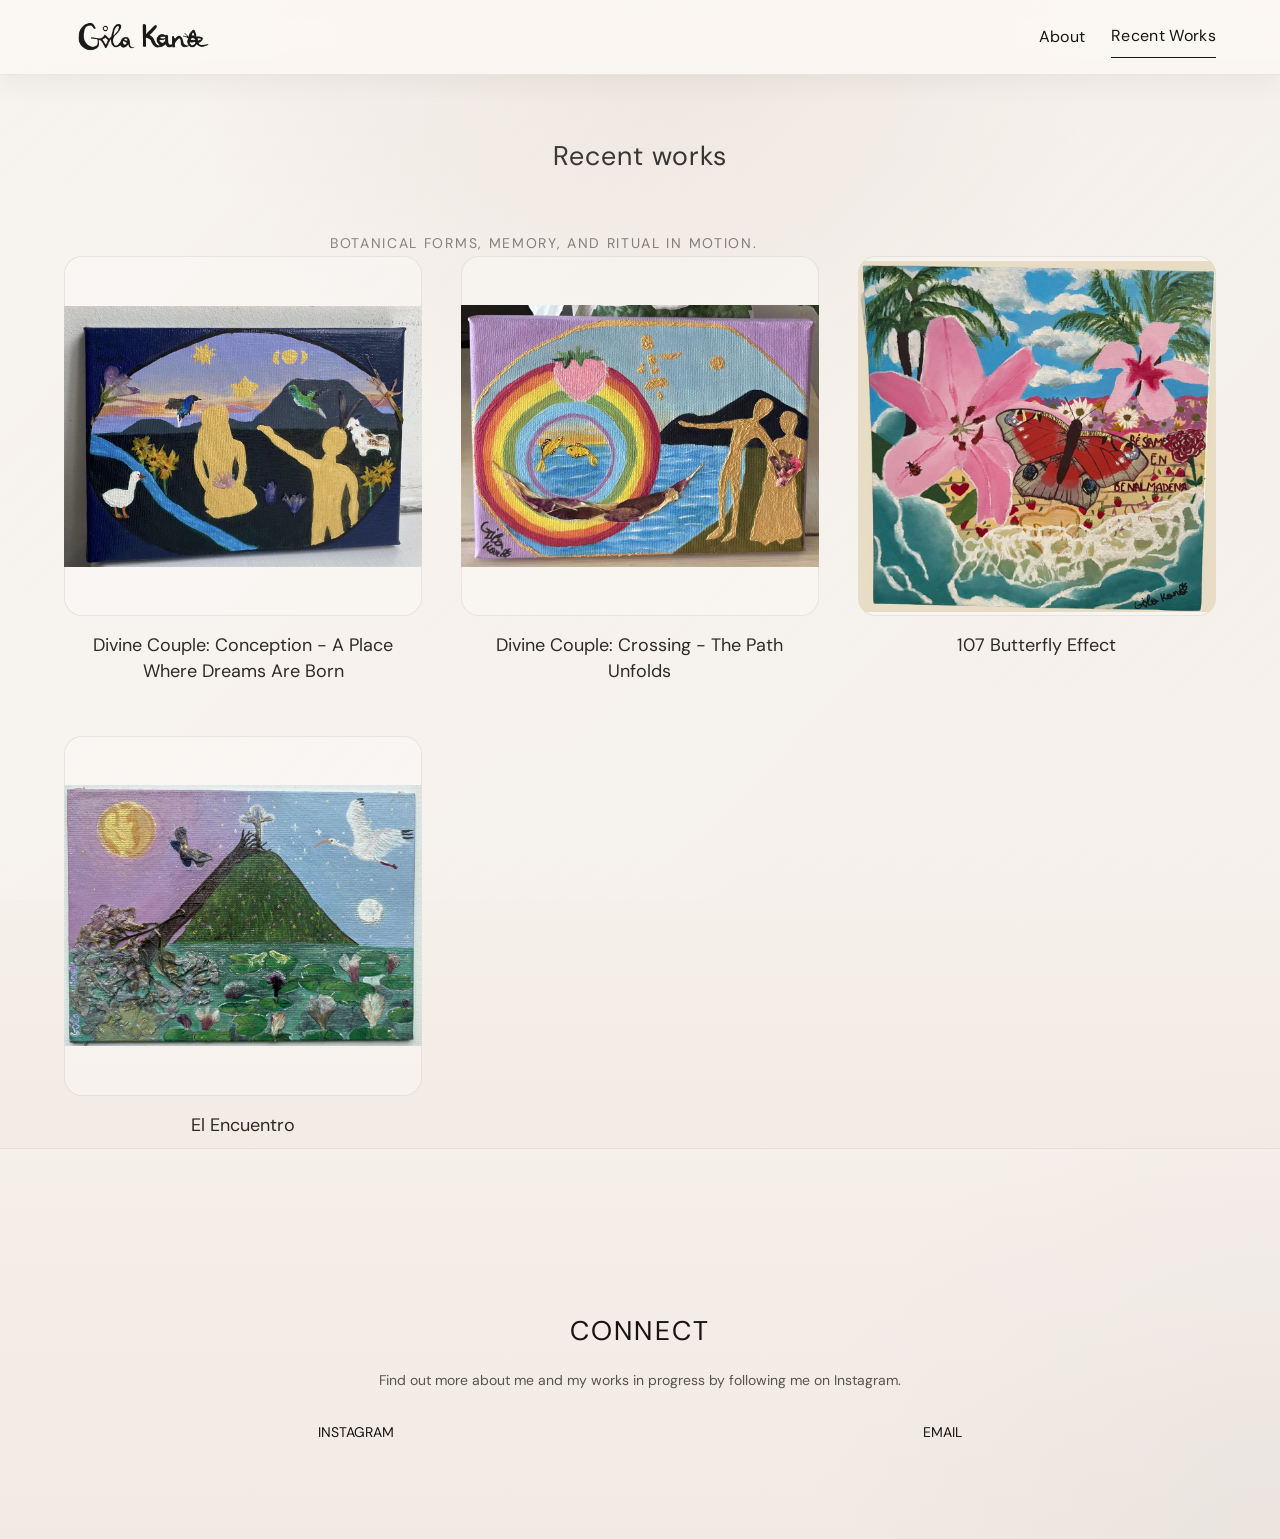
==== commit 665e7da8: "color change" ====
--- a/index.html
+++ b/index.html
@@ -28,6 +28,7 @@
     <main>
       <section class="recent-works" aria-labelledby="recent-heading">
         <h1 id="recent-heading">Recent works</h1>
+        <p class="home-note">Botanical forms, memory, and ritual in motion.</p>
 
         <div class="works-grid" data-works-grid>
           <article class="work-card" data-overlay-card data-order="1" data-collections="divine-couple">
--- a/styles.css
+++ b/styles.css
@@ -1,14 +1,14 @@
 :root {
-  --page-bg: #0b1020;
-  --page-bg-alt: #171728;
-  --page-panel: rgba(17, 20, 31, 0.82);
-  --panel: rgba(32, 26, 28, 0.9);
-  --white: #f8f5f2;
-  --text: #f5efe8;
-  --muted: #d7c9c0;
-  --line: rgba(255, 255, 255, 0.14);
-  --card-glow: rgba(236, 197, 166, 0.15);
-  --shadow-soft: 0 24px 60px rgba(2, 6, 18, 0.42);
+  --page-bg: #f4efe9;
+  --page-bg-alt: #efe5dc;
+  --page-panel: rgba(255, 255, 255, 0.8);
+  --panel: rgba(255, 255, 255, 0.76);
+  --white: #fbf7f3;
+  --text: #171412;
+  --muted: #5d514b;
+  --line: rgba(25, 21, 18, 0.08);
+  --card-glow: rgba(197, 152, 118, 0.12);
+  --shadow-soft: 0 22px 52px rgba(24, 19, 16, 0.08);
   --max-content: 1180px;
   --side-gutter: clamp(20px, 5vw, 72px);
 }
@@ -25,9 +25,9 @@
   margin: 0;
   min-height: 100vh;
   background:
-    radial-gradient(circle at top, rgba(180, 142, 102, 0.24), transparent 28%),
-    radial-gradient(circle at bottom right, rgba(116, 145, 179, 0.18), transparent 26%),
-    linear-gradient(180deg, var(--page-bg) 0%, #0f1324 55%, var(--page-bg-alt) 100%);
+    radial-gradient(circle at top, rgba(163, 120, 89, 0.1), transparent 28%),
+    radial-gradient(circle at bottom right, rgba(119, 142, 166, 0.08), transparent 24%),
+    linear-gradient(180deg, var(--page-bg) 0%, #f6f1ec 54%, var(--page-bg-alt) 100%);
   color: var(--text);
   font-family: "DM Sans", Arial, sans-serif;
   font-weight: 400;
@@ -39,8 +39,8 @@
   position: fixed;
   inset: 0;
   pointer-events: none;
-  background: linear-gradient(135deg, rgba(255,255,255,0.02), rgba(255,255,255,0));
-  opacity: 0.8;
+  background: linear-gradient(135deg, rgba(255,255,255,0.26), rgba(255,255,255,0));
+  opacity: 0.9;
 }
 
 body.no-scroll {
@@ -78,11 +78,11 @@
   justify-content: space-between;
   gap: 24px;
   padding: 14px var(--side-gutter);
-  background: rgba(247, 242, 235, 0.96);
+  background: rgba(251, 247, 243, 0.94);
   backdrop-filter: blur(18px);
   -webkit-backdrop-filter: blur(18px);
   border-bottom: 1px solid rgba(18, 18, 18, 0.08);
-  box-shadow: 0 12px 24px rgba(12, 11, 10, 0.06);
+  box-shadow: 0 12px 24px rgba(12, 11, 10, 0.04);
 }
 
 .nav-links {
@@ -103,10 +103,11 @@
 }
 
 .brand-signature {
-  height: 28px;
+  height: 30px;
   width: auto;
   object-fit: contain;
-  filter: brightness(0.12) saturate(0.8);
+  filter: brightness(0) saturate(0);
+  opacity: 0.9;
 }
 
 .top-nav-link {
@@ -336,7 +337,7 @@
 .home-intro {
   width: min(980px, calc(100% - (var(--side-gutter) * 2)));
   margin: 0 auto;
-  padding: clamp(54px, 7vw, 94px) 0 20px;
+  padding: clamp(56px, 7vw, 96px) 0 16px;
   text-align: center;
 }
 
@@ -348,7 +349,7 @@
   line-height: 1.08;
   letter-spacing: -0.03em;
   text-wrap: balance;
-  color: #f5efe8;
+  color: var(--text);
 }
 
 .home-subheading {
@@ -356,24 +357,33 @@
   font-family: "Playfair Display", Georgia, serif;
   font-size: clamp(28px, 4.6vw, 37px);
   line-height: 1.18;
-  color: rgba(245, 239, 232, 0.75);
+  color: rgba(23, 20, 18, 0.72);
+}
+
+.home-note {
+  margin: 18px auto 0;
+  max-width: 620px;
+  font-size: 14px;
+  letter-spacing: 0.12em;
+  text-transform: uppercase;
+  color: rgba(23, 20, 18, 0.6);
 }
 
 .artist-statement {
   width: min(820px, 100%);
   margin: clamp(34px, 5vw, 58px) auto 0;
   padding: clamp(24px, 3vw, 38px);
-  background: rgba(255, 255, 255, 0.02);
-  border: 1px solid rgba(255, 255, 255, 0.07);
+  background: rgba(255, 255, 255, 0.26);
+  border: 1px solid rgba(25, 21, 18, 0.08);
   border-radius: 26px;
-  box-shadow: 0 20px 50px rgba(4, 6, 14, 0.12);
+  box-shadow: var(--shadow-soft);
   font-size: 18px;
   line-height: 1.9;
 }
 
 .artist-statement p {
   margin: 0 0 24px;
-  color: rgba(245, 239, 232, 0.92);
+  color: rgba(23, 20, 18, 0.8);
 }
 
 .artist-statement p:last-child {
@@ -398,7 +408,7 @@
   font-weight: 400;
   letter-spacing: 0.18em;
   text-transform: uppercase;
-  color: rgba(245, 239, 232, 0.7);
+  color: #6B4E7A;
 }
 
 .about-hero h1 {
@@ -408,7 +418,10 @@
   font-weight: 400;
   line-height: 0.98;
   letter-spacing: -0.04em;
-  color: #f5efe8;
+  background: linear-gradient(135deg, #6B4E7A 0%, #8B6FA0 50%, #7A5F8E 100%);
+  -webkit-background-clip: text;
+  -webkit-text-fill-color: transparent;
+  background-clip: text;
 }
 
 .about-subtitle {
@@ -416,7 +429,7 @@
   font-family: "Playfair Display", Georgia, serif;
   font-size: clamp(26px, 3.8vw, 38px);
   line-height: 1.2;
-  color: rgba(245, 239, 232, 0.78);
+  color: #7A5F8E;
 }
 
 .about-content {
@@ -432,10 +445,10 @@
 
 .about-card,
 .about-aside {
-  background: rgba(255, 255, 255, 0.02);
-  border: 1px solid rgba(255, 255, 255, 0.08);
+  background: rgba(255, 255, 255, 0.3);
+  border: 1px solid rgba(25, 21, 18, 0.08);
   border-radius: 24px;
-  box-shadow: 0 18px 40px rgba(4, 6, 14, 0.14);
+  box-shadow: var(--shadow-soft);
 }
 
 .about-card {
@@ -446,7 +459,7 @@
   margin: 0 0 22px;
   font-size: clamp(17px, 1.9vw, 20px);
   line-height: 1.85;
-  color: rgba(245, 239, 232, 0.92);
+  color: rgba(23, 20, 18, 0.8);
 }
 
 .about-card p:last-child {
@@ -479,14 +492,14 @@
   font-weight: 400;
   letter-spacing: 0.14em;
   text-transform: uppercase;
-  color: rgba(245, 239, 232, 0.62);
+  color: rgba(23, 20, 18, 0.56);
 }
 
 .about-meta strong {
   font-size: 18px;
   font-weight: 400;
   line-height: 1.5;
-  color: rgba(245, 239, 232, 0.95);
+  color: rgba(23, 20, 18, 0.82);
 }
 
 @media (max-width: 900px) {
@@ -534,6 +547,7 @@
   text-align: center;
   letter-spacing: 0.04em;
   text-transform: none;
+  color: var(--text);
 }
 
 .artwork-detail h1 {
@@ -542,6 +556,7 @@
   font-weight: 100;
   line-height: 1.35;
   text-align: center;
+  color: var(--text);
 }
 
 .works-grid {
@@ -564,7 +579,7 @@
 
 .work-card:hover {
   transform: translateY(-6px);
-  filter: drop-shadow(0 20px 36px rgba(0,0,0,0.2));
+  filter: drop-shadow(0 18px 26px rgba(16, 14, 13, 0.08));
 }
 
 .work-card[hidden] {
@@ -578,7 +593,7 @@
   font-weight: 400;
   line-height: 1.45;
   text-align: center;
-  color: rgba(245, 239, 232, 0.94);
+  color: rgba(23, 20, 18, 0.9);
 }
 
 .work-media {
@@ -587,8 +602,8 @@
   cursor: pointer;
   outline: none;
   border-radius: 18px;
-  background: rgba(255, 255, 255, 0.03);
-  box-shadow: inset 0 0 0 1px rgba(255, 255, 255, 0.06);
+  background: rgba(255, 255, 255, 0.3);
+  box-shadow: inset 0 0 0 1px rgba(25, 21, 18, 0.08);
   transition: transform 260ms ease, box-shadow 260ms ease;
 }
 
@@ -632,7 +647,7 @@
   display: grid;
   place-items: center;
   padding: clamp(16px, 2.6vw, 28px);
-  background: linear-gradient(180deg, rgba(17, 18, 27, 0.2), rgba(17, 18, 27, 0.7));
+  background: linear-gradient(180deg, rgba(17, 18, 27, 0.15), rgba(17, 18, 27, 0.52));
   opacity: 0;
   transition: opacity 260ms ease, backdrop-filter 260ms ease;
   backdrop-filter: blur(2px);
@@ -776,6 +791,8 @@
 .site-footer {
   padding: clamp(88px, 12vw, 138px) var(--side-gutter) clamp(60px, 8vw, 94px);
   text-align: center;
+  background: rgba(255, 255, 255, 0.18);
+  border-top: 1px solid rgba(25, 21, 18, 0.08);
 }
 
 .footer-inner {
@@ -791,6 +808,7 @@
   font-weight: 400;
   letter-spacing: 0.08em;
   line-height: 1.2;
+  color: var(--text);
 }
 
 .site-footer p {
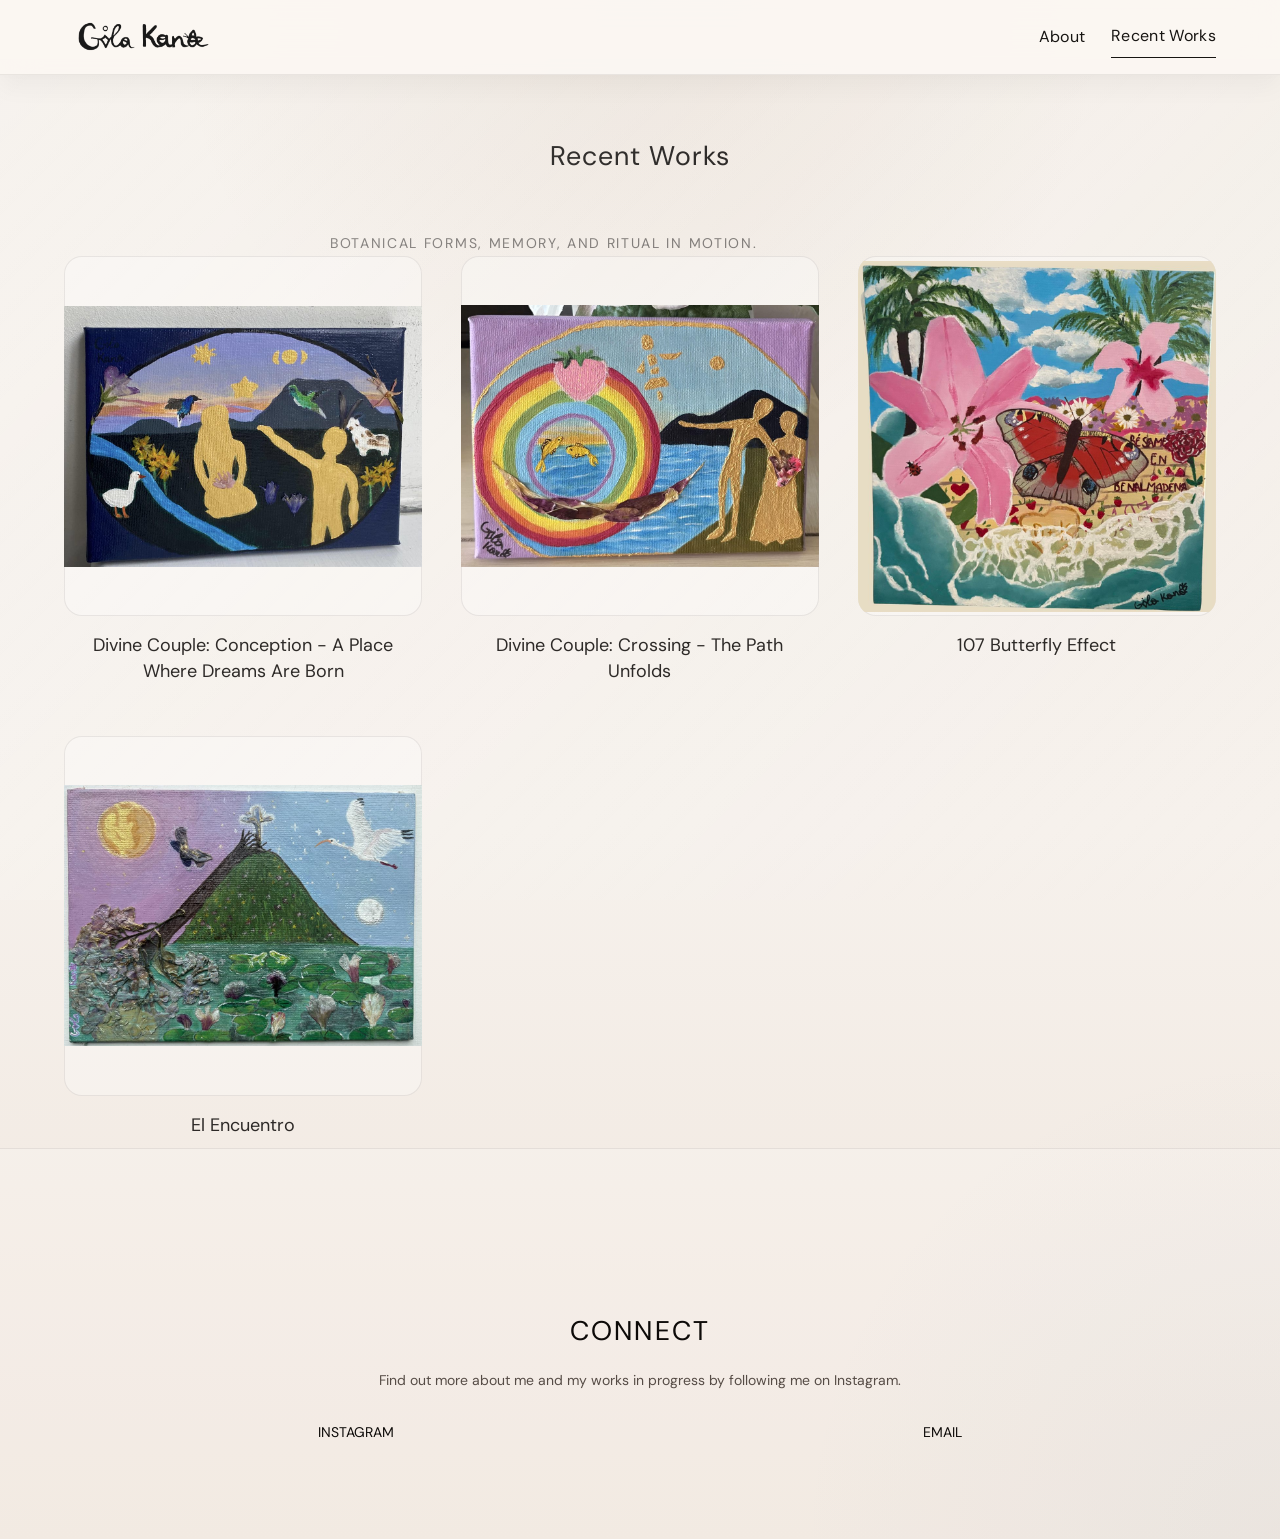
==== commit fe8789ce: "fix typo" ====
--- a/index.html
+++ b/index.html
@@ -27,7 +27,7 @@
 
     <main>
       <section class="recent-works" aria-labelledby="recent-heading">
-        <h1 id="recent-heading">Recent works</h1>
+        <h1 id="recent-heading">Recent Works</h1>
         <p class="home-note">Botanical forms, memory, and ritual in motion.</p>
 
         <div class="works-grid" data-works-grid>
--- a/styles.css
+++ b/styles.css
@@ -4,8 +4,8 @@
   --page-panel: rgba(255, 255, 255, 0.8);
   --panel: rgba(255, 255, 255, 0.76);
   --white: #fbf7f3;
-  --text: #171412;
-  --muted: #5d514b;
+  --text: #0d0a08;
+  --muted: #564c46;
   --line: rgba(25, 21, 18, 0.08);
   --card-glow: rgba(197, 152, 118, 0.12);
   --shadow-soft: 0 22px 52px rgba(24, 19, 16, 0.08);
@@ -61,10 +61,21 @@
   color: inherit;
   text-decoration-thickness: 1px;
   text-underline-offset: 0.22em;
+  outline-offset: 2px;
+}
+
+a:focus-visible {
+  outline: 2px solid #6B4E7A;
+  border-radius: 2px;
 }
 
 button {
   font: inherit;
+  outline-offset: 3px;
+}
+
+button:focus-visible {
+  outline: 2px solid #6B4E7A;
 }
 
 .top-nav {
@@ -131,7 +142,7 @@
   background: currentColor;
   transform: scaleX(0);
   transform-origin: center;
-  transition: transform 220ms ease;
+  transition: transform 200ms cubic-bezier(0.34, 1.56, 0.64, 1);
 }
 
 .top-nav-link:hover,
@@ -325,7 +336,7 @@
 .fade-up {
   opacity: 0;
   transform: translateY(30px) scale(0.98);
-  transition: opacity 760ms cubic-bezier(0.22, 1, 0.36, 1), transform 760ms cubic-bezier(0.22, 1, 0.36, 1);
+  transition: opacity 700ms cubic-bezier(0.22, 1, 0.36, 1), transform 700ms cubic-bezier(0.22, 1, 0.36, 1);
 }
 
 .reveal.is-visible,
@@ -621,7 +632,12 @@
 .work-media:focus-visible,
 .work-card.is-open .work-media {
   transform: translateY(-2px);
-  box-shadow: 0 20px 34px rgba(2, 6, 18, 0.28), inset 0 0 0 1px rgba(255,255,255,0.08);
+  box-shadow: 0 20px 34px rgba(2, 6, 18, 0.28), inset 0 0 0 1px rgba(25, 21, 18, 0.12);
+}
+
+.work-media:focus-visible {
+  outline: 2px solid #6B4E7A;
+  outline-offset: 2px;
 }
 
 .work-media:hover::before,
@@ -647,7 +663,7 @@
   display: grid;
   place-items: center;
   padding: clamp(16px, 2.6vw, 28px);
-  background: linear-gradient(180deg, rgba(17, 18, 27, 0.15), rgba(17, 18, 27, 0.52));
+  background: linear-gradient(180deg, rgba(23, 20, 18, 0.25), rgba(23, 20, 18, 0.6));
   opacity: 0;
   transition: opacity 260ms ease, backdrop-filter 260ms ease;
   backdrop-filter: blur(2px);
@@ -677,6 +693,7 @@
   margin: 0;
   font-size: clamp(15px, 1.45vw, 18px);
   line-height: 1.45;
+  color: #f8f5f2;
 }
 
 .work-overlay strong {
@@ -713,29 +730,40 @@
 
 .artwork-image-column {
   min-width: 0;
+  display: flex;
+  flex-direction: column;
+  gap: clamp(20px, 3vw, 32px);
 }
 
 .artwork-lightbox-trigger {
   display: block;
   width: 100%;
-  padding: 0;
+  padding: clamp(16px, 2vw, 24px);
   border: 0;
-  background: transparent;
+  background: rgba(255, 255, 255, 0.26);
   cursor: zoom-in;
-  border-radius: 18px;
+  border-radius: 20px;
   overflow: hidden;
   box-shadow: var(--shadow-soft);
-  transition: transform 260ms ease;
+  transition: transform 260ms cubic-bezier(0.34, 1.56, 0.64, 1), background 260ms ease, box-shadow 260ms ease;
+}
+
+.artwork-lightbox-trigger:focus-visible {
+  outline: 2px solid #6B4E7A;
+  outline-offset: 3px;
 }
 
 .artwork-lightbox-trigger:hover,
 .artwork-lightbox-trigger:focus-visible {
-  transform: translateY(-4px);
+  transform: translateY(-6px);
+  background: rgba(255, 255, 255, 0.35);
+  box-shadow: 0 26px 60px rgba(24, 19, 16, 0.12);
 }
 
 .artwork-lightbox-trigger img {
-  width: 100%;
+  width: calc(100% - clamp(16px, 2vw, 24px) * 2);
   transition: transform 280ms ease;
+  border-radius: 12px;
 }
 
 .artwork-lightbox-trigger:hover img,
@@ -744,17 +772,26 @@
 }
 
 .artwork-meta {
-  margin: 18px 0 0;
+  margin: 0;
+  padding: clamp(16px, 2vw, 24px);
+  background: rgba(255, 255, 255, 0.16);
+  border-radius: 16px;
   font-size: 14px;
-  font-style: italic;
-  line-height: 1.7;
+  font-style: normal;
+  line-height: 1.8;
   text-align: left;
   color: var(--muted);
+  border: 1px solid rgba(25, 21, 18, 0.06);
 }
 
 .artwork-meta div {
   display: flex;
   gap: 0.45em;
+  margin-bottom: 12px;
+}
+
+.artwork-meta div:last-child {
+  margin-bottom: 0;
 }
 
 .artwork-meta dt {
@@ -772,20 +809,31 @@
 .artwork-copy {
   max-width: 650px;
   font-size: 18px;
-  line-height: 1.8;
+  line-height: 1.85;
   text-align: left;
+  color: var(--text);
+  padding: clamp(20px, 3vw, 32px);
+  background: rgba(255, 255, 255, 0.18);
+  border-radius: 20px;
+  border: 1px solid rgba(25, 21, 18, 0.06);
 }
 
 .artwork-copy h2 {
-  margin: 0 0 22px;
-  font-size: 18px;
+  margin: 0 0 26px;
+  font-size: 20px;
   font-weight: 400;
   line-height: 1.4;
+  color: var(--text);
+  letter-spacing: -0.01em;
 }
 
 .artwork-copy p {
   margin: 0 0 24px;
-  color: rgba(245, 239, 232, 0.92);
+  color: var(--text);
+}
+
+.artwork-copy p:last-child {
+  margin-bottom: 0;
 }
 
 .site-footer {
@@ -828,7 +876,14 @@
 
 .footer-links a {
   text-decoration: none;
-  transition: opacity 180ms ease, transform 180ms ease;
+  transition: opacity 160ms ease, transform 160ms cubic-bezier(0.34, 1.56, 0.64, 1);
+  display: inline-block;
+}
+
+.footer-links a:focus-visible {
+  outline: 2px solid #6B4E7A;
+  outline-offset: 3px;
+  border-radius: 2px;
 }
 
 .footer-links a:hover,
@@ -839,18 +894,22 @@
 
 .explore-other-works {
   width: min(var(--max-content), calc(100% - (var(--side-gutter) * 2)));
-  margin: clamp(60px, 9vw, 110px) auto 0;
-  padding-bottom: clamp(40px, 6vw, 70px);
+  margin: clamp(72px, 10vw, 120px) auto 0;
+  padding: clamp(52px, 8vw, 80px) var(--side-gutter);
+  background: rgba(255, 255, 255, 0.12);
+  border-radius: 24px;
+  border-top: 1px solid rgba(25, 21, 18, 0.06);
 }
 
 .explore-other-works h2 {
-  margin: 0 0 clamp(28px, 4vw, 44px);
+  margin: 0 0 clamp(36px, 5vw, 48px);
   font-family: "DM Sans", Arial, sans-serif;
-  font-size: 27px;
-  font-weight: 400;
-  line-height: 1.35;
+  font-size: 24px;
+  font-weight: 400;
+  line-height: 1.3;
   text-align: center;
-  letter-spacing: 0.04em;
+  letter-spacing: 0.02em;
+  color: var(--text);
 }
 
 .carousel {
@@ -878,6 +937,11 @@
 .carousel-card {
   flex: 0 0 calc((100% - 64px) / 3);
   scroll-snap-align: start;
+  transition: transform 260ms ease;
+}
+
+.carousel-card:hover {
+  transform: translateY(-4px);
 }
 
 .carousel-card .work-media img {
@@ -893,6 +957,12 @@
   font-weight: 400;
   line-height: 1.4;
   text-align: center;
+  color: var(--text);
+  transition: color 180ms ease;
+}
+
+.carousel-card:hover h3 {
+  color: #6B4E7A;
 }
 
 .carousel-card .work-overlay p {
@@ -905,21 +975,26 @@
   display: inline-flex;
   align-items: center;
   justify-content: center;
-  border: 1px solid rgba(220, 220, 220, 0.35);
-  background: rgba(20, 24, 36, 0.7);
+  border: 1px solid rgba(25, 21, 18, 0.18);
+  background: rgba(255, 255, 255, 0.5);
   color: var(--text);
   font-size: 26px;
   line-height: 1;
   cursor: pointer;
   flex-shrink: 0;
   border-radius: 50%;
-  transition: transform 180ms ease, background 180ms ease, border-color 180ms ease;
+  transition: transform 180ms cubic-bezier(0.34, 1.56, 0.64, 1), background 180ms ease, border-color 180ms ease;
+}
+
+.carousel-arrow:focus-visible {
+  outline: 2px solid #6B4E7A;
+  outline-offset: 2px;
 }
 
 .carousel-arrow:hover,
 .carousel-arrow:focus-visible {
-  background: rgba(220, 220, 220, 0.14);
-  border-color: rgba(220, 220, 220, 0.55);
+  background: rgba(255, 255, 255, 0.8);
+  border-color: rgba(25, 21, 18, 0.35);
   transform: translateY(-1px);
 }
 
@@ -930,7 +1005,7 @@
   display: grid;
   place-items: center;
   padding: clamp(18px, 3vw, 34px);
-  background: rgba(6, 9, 16, 0.88);
+  background: rgba(23, 20, 18, 0.72);
   backdrop-filter: blur(8px);
   -webkit-backdrop-filter: blur(8px);
   animation: fadeIn 200ms ease-out;
@@ -970,8 +1045,8 @@
   z-index: 2;
   width: 44px;
   height: 44px;
-  border: 1px solid rgba(220, 220, 220, 0.45);
-  background: rgba(32, 38, 52, 0.8);
+  border: 1px solid rgba(25, 21, 18, 0.25);
+  background: rgba(255, 255, 255, 0.8);
   color: var(--text);
   font-size: 30px;
   line-height: 1;
@@ -983,7 +1058,7 @@
 .lightbox-close:hover,
 .lightbox-close:focus-visible {
   transform: scale(1.04);
-  border-color: rgba(220, 220, 220, 0.8);
+  border-color: rgba(25, 21, 18, 0.45);
 }
 
 .lightbox-controls {
@@ -996,8 +1071,8 @@
 .lightbox-controls button {
   min-width: 54px;
   min-height: 42px;
-  border: 1px solid rgba(220, 220, 220, 0.45);
-  background: rgba(32, 38, 52, 0.8);
+  border: 1px solid rgba(25, 21, 18, 0.25);
+  background: rgba(255, 255, 255, 0.8);
   color: var(--text);
   cursor: pointer;
   border-radius: 10px;
@@ -1007,7 +1082,7 @@
 .lightbox-controls button:hover,
 .lightbox-controls button:focus-visible {
   transform: translateY(-1px);
-  border-color: rgba(220, 220, 220, 0.8);
+  border-color: rgba(25, 21, 18, 0.45);
 }
 
 @keyframes fadeInUp {
@@ -1050,7 +1125,7 @@
 
 @media (max-width: 900px) {
   .carousel-card {
-    flex: 0 0 100%;
+    flex: 0 0 calc(100% - 44px);
   }
 
   .carousel-card .work-media img {
@@ -1059,10 +1134,12 @@
 
   .works-grid {
     grid-template-columns: repeat(2, minmax(0, 1fr));
+    gap: clamp(24px, 3vw, 34px) clamp(18px, 2vw, 28px);
   }
 
   .artwork-layout {
     grid-template-columns: 1fr;
+    gap: clamp(32px, 5vw, 48px);
   }
 
   .artwork-copy {
@@ -1072,62 +1149,104 @@
 
 @media (max-width: 620px) {
   .top-nav {
-    padding: 12px 18px;
+    padding: 12px 16px;
+    gap: 18px;
   }
 
   .brand-mark {
-    min-width: 100px;
-    height: 34px;
+    min-width: 90px;
+    height: 38px;
   }
 
   .brand-signature {
-    height: 22px;
+    height: 24px;
   }
 
   .nav-links {
-    gap: 16px;
+    gap: 18px;
   }
 
   .top-nav-link {
     font-size: 14px;
-  }
-
-  .signature-banner--home {
-    min-height: 8vh;
-    padding: 10px 16px;
-  }
-
-  .signature-banner--home .sig-inner {
-    width: min(100%, 420px);
-    min-height: 56px;
-    padding: 8px 14px;
-    border-radius: 10px;
-  }
-
-  .signature-banner--home img {
-    max-height: 7vh;
-  }
-
-  .home-intro {
-    padding-top: 30px;
-  }
-
-  .artist-statement {
-    margin-top: 22px;
-    padding: 18px 16px;
-    border-radius: 18px;
+    padding: 8px 0;
+  }
+
+  .carousel-arrow {
+    width: 48px;
+    height: 48px;
+    font-size: 22px;
+  }
+
+  .carousel-track {
+    gap: clamp(14px, 2vw, 20px);
+  }
+
+  .carousel-card {
+    flex: 0 0 calc(100% - 32px);
+  }
+
+  .work-card {
+    transition: transform 200ms ease, filter 200ms ease, opacity 200ms ease;
+  }
+
+  .work-card:active {
+    transform: scale(0.98);
+  }
+
+  .artwork-lightbox-trigger {
+    border-radius: 16px;
+  }
+
+  .artwork-lightbox-trigger:active {
+    transform: translateY(-2px);
+  }
+
+  .artwork-meta {
+    padding: clamp(14px, 2vw, 18px);
+    border-radius: 12px;
+    font-size: 13px;
+  }
+
+  .artwork-copy {
+    padding: clamp(14px, 2vw, 18px);
+    border-radius: 16px;
+  }
+
+  .artwork-copy h2 {
+    font-size: 18px;
+    margin-bottom: 18px;
+  }
+
+  .lightbox-close {
+    width: 40px;
+    height: 40px;
+    font-size: 26px;
+    top: 14px;
+    right: 14px;
+  }
+
+  .lightbox-controls button {
+    min-width: 48px;
+    min-height: 48px;
+    font-size: 18px;
+  }
+
+  .works-grid {
+    grid-template-columns: 1fr;
+    gap: clamp(20px, 2.5vw, 28px);
+  }
+
+  .work-overlay-text {
+    width: 85%;
+    max-width: 85%;
+  }
+
+  .work-overlay p {
+    font-size: clamp(13px, 1.3vw, 15px);
   }
 
   .signature-banner--compact {
     min-height: 12px;
-  }
-
-  .works-grid {
-    grid-template-columns: 1fr;
-  }
-
-  .work-overlay p {
-    font-size: 16px;
   }
 
   .footer-links {
@@ -1144,9 +1263,9 @@
   *,
   *::before,
   *::after {
-    animation-duration: 1ms !important;
+    animation-duration: 0.01ms !important;
     animation-iteration-count: 1 !important;
-    transition-duration: 1ms !important;
+    transition-duration: 0.01ms !important;
     scroll-behavior: auto !important;
   }
 
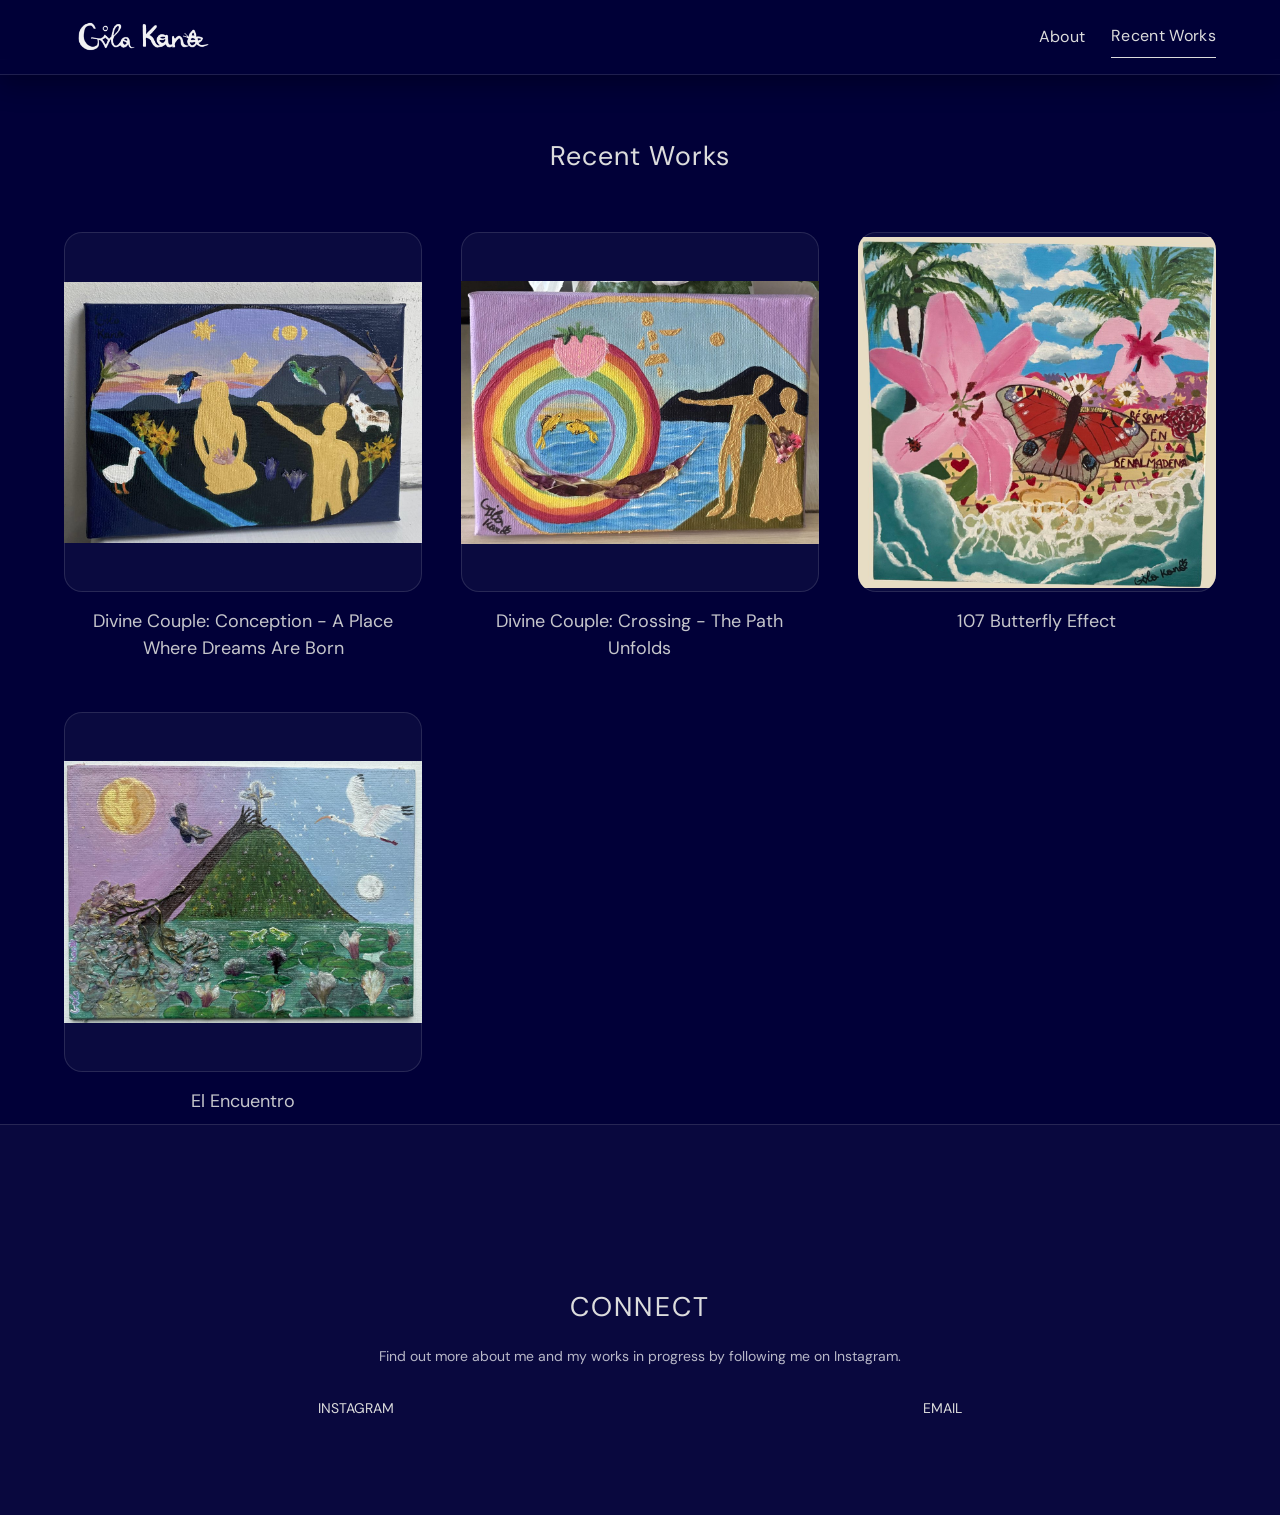
==== commit efa81104: "fix slides" ====
--- a/index.html
+++ b/index.html
@@ -28,7 +28,7 @@
     <main>
       <section class="recent-works" aria-labelledby="recent-heading">
         <h1 id="recent-heading">Recent Works</h1>
-        <p class="home-note">Botanical forms, memory, and ritual in motion.</p>
+        
 
         <div class="works-grid" data-works-grid>
           <article class="work-card" data-overlay-card data-order="1" data-collections="divine-couple">
--- a/styles.css
+++ b/styles.css
@@ -1,14 +1,14 @@
 :root {
-  --page-bg: #f4efe9;
-  --page-bg-alt: #efe5dc;
-  --page-panel: rgba(255, 255, 255, 0.8);
-  --panel: rgba(255, 255, 255, 0.76);
+  --page-bg: #010038;
+  --page-bg-alt: #010038;
+  --page-panel: rgba(1, 0, 56, 0.8);
+  --panel: rgba(1, 0, 56, 0.76);
   --white: #fbf7f3;
-  --text: #0d0a08;
-  --muted: #564c46;
-  --line: rgba(25, 21, 18, 0.08);
+  --text: #dcdcdc;
+  --muted: #b8b8c8;
+  --line: rgba(220, 220, 220, 0.14);
   --card-glow: rgba(197, 152, 118, 0.12);
-  --shadow-soft: 0 22px 52px rgba(24, 19, 16, 0.08);
+  --shadow-soft: 0 22px 52px rgba(0, 0, 0, 0.4);
   --max-content: 1180px;
   --side-gutter: clamp(20px, 5vw, 72px);
 }
@@ -24,10 +24,7 @@
 body {
   margin: 0;
   min-height: 100vh;
-  background:
-    radial-gradient(circle at top, rgba(163, 120, 89, 0.1), transparent 28%),
-    radial-gradient(circle at bottom right, rgba(119, 142, 166, 0.08), transparent 24%),
-    linear-gradient(180deg, var(--page-bg) 0%, #f6f1ec 54%, var(--page-bg-alt) 100%);
+  background: var(--page-bg);
   color: var(--text);
   font-family: "DM Sans", Arial, sans-serif;
   font-weight: 400;
@@ -39,8 +36,8 @@
   position: fixed;
   inset: 0;
   pointer-events: none;
-  background: linear-gradient(135deg, rgba(255,255,255,0.26), rgba(255,255,255,0));
-  opacity: 0.9;
+  background: none;
+  opacity: 0;
 }
 
 body.no-scroll {
@@ -65,7 +62,7 @@
 }
 
 a:focus-visible {
-  outline: 2px solid #6B4E7A;
+  outline: 2px solid #a98fc4;
   border-radius: 2px;
 }
 
@@ -75,7 +72,7 @@
 }
 
 button:focus-visible {
-  outline: 2px solid #6B4E7A;
+  outline: 2px solid #a98fc4;
 }
 
 .top-nav {
@@ -89,11 +86,11 @@
   justify-content: space-between;
   gap: 24px;
   padding: 14px var(--side-gutter);
-  background: rgba(251, 247, 243, 0.94);
+  background: rgba(1, 0, 56, 0.94);
   backdrop-filter: blur(18px);
   -webkit-backdrop-filter: blur(18px);
-  border-bottom: 1px solid rgba(18, 18, 18, 0.08);
-  box-shadow: 0 12px 24px rgba(12, 11, 10, 0.04);
+  border-bottom: 1px solid var(--line);
+  box-shadow: 0 12px 24px rgba(0, 0, 0, 0.24);
 }
 
 .nav-links {
@@ -117,13 +114,13 @@
   height: 30px;
   width: auto;
   object-fit: contain;
-  filter: brightness(0) saturate(0);
-  opacity: 0.9;
+  filter: brightness(0) invert(1);
+  opacity: 0.95;
 }
 
 .top-nav-link {
   position: relative;
-  color: #171512;
+  color: var(--text);
   font-family: "DM Sans", Arial, sans-serif;
   font-weight: 400;
   font-size: 16px;
@@ -174,16 +171,16 @@
   align-items: center;
   justify-content: center;
   padding: 12px var(--side-gutter);
-  background: rgba(247, 242, 235, 0.96);
-  border-bottom: 1px solid rgba(18, 18, 18, 0.06);
-  box-shadow: 0 8px 18px rgba(12, 11, 10, 0.04);
+  background: rgba(1, 0, 56, 0.96);
+  border-bottom: 1px solid var(--line);
+  box-shadow: 0 8px 18px rgba(0, 0, 0, 0.24);
 }
 
 .signature-banner::before {
   content: "";
   position: absolute;
   inset: 0;
-  background: linear-gradient(180deg, rgba(255,255,255,0.18), rgba(255,255,255,0));
+  background: none;
   pointer-events: none;
 }
 
@@ -191,7 +188,7 @@
   height: 9.8vh;
   width: auto;
   object-fit: contain;
-  filter: drop-shadow(0 10px 18px rgba(15, 19, 36, 0.07));
+  filter: brightness(0) invert(1) drop-shadow(0 10px 18px rgba(0, 0, 0, 0.3));
 }
 
 .signature-banner--home {
@@ -199,7 +196,7 @@
   justify-content: center;
   overflow: hidden;
   transition: min-height 220ms ease-out;
-  background: rgba(247, 242, 235, 0.96);
+  background: rgba(1, 0, 56, 0.96);
 }
 
 .signature-banner--home .sig-inner {
@@ -211,16 +208,16 @@
   min-height: 62px;
   padding: 10px 20px;
   border-radius: 12px;
-  background: rgba(255, 255, 255, 0.2);
-  border: 1px solid rgba(24, 20, 19, 0.06);
-  box-shadow: inset 0 1px 0 rgba(255, 255, 255, 0.4);
+  background: rgba(255, 255, 255, 0.04);
+  border: 1px solid var(--line);
+  box-shadow: inset 0 1px 0 rgba(255, 255, 255, 0.05);
 }
 
 .signature-banner--home img {
   max-height: 8vh;
   width: auto;
   object-fit: contain;
-  filter: brightness(0.12) saturate(0.8);
+  filter: brightness(0) invert(1);
 }
 
 .signature-banner--compact {
@@ -368,7 +365,7 @@
   font-family: "Playfair Display", Georgia, serif;
   font-size: clamp(28px, 4.6vw, 37px);
   line-height: 1.18;
-  color: rgba(23, 20, 18, 0.72);
+  color: rgba(220, 220, 220, 0.82);
 }
 
 .home-note {
@@ -377,15 +374,15 @@
   font-size: 14px;
   letter-spacing: 0.12em;
   text-transform: uppercase;
-  color: rgba(23, 20, 18, 0.6);
+  color: rgba(220, 220, 220, 0.7);
 }
 
 .artist-statement {
   width: min(820px, 100%);
   margin: clamp(34px, 5vw, 58px) auto 0;
   padding: clamp(24px, 3vw, 38px);
-  background: rgba(255, 255, 255, 0.26);
-  border: 1px solid rgba(25, 21, 18, 0.08);
+  background: rgba(255, 255, 255, 0.04);
+  border: 1px solid var(--line);
   border-radius: 26px;
   box-shadow: var(--shadow-soft);
   font-size: 18px;
@@ -394,7 +391,7 @@
 
 .artist-statement p {
   margin: 0 0 24px;
-  color: rgba(23, 20, 18, 0.8);
+  color: rgba(220, 220, 220, 0.9);
 }
 
 .artist-statement p:last-child {
@@ -419,7 +416,7 @@
   font-weight: 400;
   letter-spacing: 0.18em;
   text-transform: uppercase;
-  color: #6B4E7A;
+  color: rgba(220, 220, 220, 0.7);
 }
 
 .about-hero h1 {
@@ -429,10 +426,7 @@
   font-weight: 400;
   line-height: 0.98;
   letter-spacing: -0.04em;
-  background: linear-gradient(135deg, #6B4E7A 0%, #8B6FA0 50%, #7A5F8E 100%);
-  -webkit-background-clip: text;
-  -webkit-text-fill-color: transparent;
-  background-clip: text;
+  color: #dcdcdc;
 }
 
 .about-subtitle {
@@ -440,7 +434,7 @@
   font-family: "Playfair Display", Georgia, serif;
   font-size: clamp(26px, 3.8vw, 38px);
   line-height: 1.2;
-  color: #7A5F8E;
+  color: rgba(220, 220, 220, 0.85);
 }
 
 .about-content {
@@ -456,8 +450,8 @@
 
 .about-card,
 .about-aside {
-  background: rgba(255, 255, 255, 0.3);
-  border: 1px solid rgba(25, 21, 18, 0.08);
+  background: rgba(255, 255, 255, 0.04);
+  border: 1px solid var(--line);
   border-radius: 24px;
   box-shadow: var(--shadow-soft);
 }
@@ -470,7 +464,7 @@
   margin: 0 0 22px;
   font-size: clamp(17px, 1.9vw, 20px);
   line-height: 1.85;
-  color: rgba(23, 20, 18, 0.8);
+  color: rgba(220, 220, 220, 0.9);
 }
 
 .about-card p:last-child {
@@ -503,14 +497,14 @@
   font-weight: 400;
   letter-spacing: 0.14em;
   text-transform: uppercase;
-  color: rgba(23, 20, 18, 0.56);
+  color: rgba(220, 220, 220, 0.6);
 }
 
 .about-meta strong {
   font-size: 18px;
   font-weight: 400;
   line-height: 1.5;
-  color: rgba(23, 20, 18, 0.82);
+  color: rgba(220, 220, 220, 0.9);
 }
 
 @media (max-width: 900px) {
@@ -604,7 +598,7 @@
   font-weight: 400;
   line-height: 1.45;
   text-align: center;
-  color: rgba(23, 20, 18, 0.9);
+  color: rgba(220, 220, 220, 0.9);
 }
 
 .work-media {
@@ -613,8 +607,8 @@
   cursor: pointer;
   outline: none;
   border-radius: 18px;
-  background: rgba(255, 255, 255, 0.3);
-  box-shadow: inset 0 0 0 1px rgba(25, 21, 18, 0.08);
+  background: rgba(255, 255, 255, 0.04);
+  box-shadow: inset 0 0 0 1px var(--line);
   transition: transform 260ms ease, box-shadow 260ms ease;
 }
 
@@ -632,11 +626,11 @@
 .work-media:focus-visible,
 .work-card.is-open .work-media {
   transform: translateY(-2px);
-  box-shadow: 0 20px 34px rgba(2, 6, 18, 0.28), inset 0 0 0 1px rgba(25, 21, 18, 0.12);
+  box-shadow: 0 20px 34px rgba(0, 0, 0, 0.4), inset 0 0 0 1px rgba(220, 220, 220, 0.16);
 }
 
 .work-media:focus-visible {
-  outline: 2px solid #6B4E7A;
+  outline: 2px solid #a98fc4;
   outline-offset: 2px;
 }
 
@@ -663,7 +657,7 @@
   display: grid;
   place-items: center;
   padding: clamp(16px, 2.6vw, 28px);
-  background: linear-gradient(180deg, rgba(23, 20, 18, 0.25), rgba(23, 20, 18, 0.6));
+  background: rgba(40, 35, 30, 0.65);
   opacity: 0;
   transition: opacity 260ms ease, backdrop-filter 260ms ease;
   backdrop-filter: blur(2px);
@@ -740,7 +734,7 @@
   width: 100%;
   padding: clamp(16px, 2vw, 24px);
   border: 0;
-  background: rgba(255, 255, 255, 0.26);
+  background: rgba(255, 255, 255, 0.04);
   cursor: zoom-in;
   border-radius: 20px;
   overflow: hidden;
@@ -749,7 +743,7 @@
 }
 
 .artwork-lightbox-trigger:focus-visible {
-  outline: 2px solid #6B4E7A;
+  outline: 2px solid #a98fc4;
   outline-offset: 3px;
 }
 
@@ -774,14 +768,14 @@
 .artwork-meta {
   margin: 0;
   padding: clamp(16px, 2vw, 24px);
-  background: rgba(255, 255, 255, 0.16);
+  background: rgba(255, 255, 255, 0.04);
   border-radius: 16px;
   font-size: 14px;
   font-style: normal;
   line-height: 1.8;
   text-align: left;
-  color: var(--muted);
-  border: 1px solid rgba(25, 21, 18, 0.06);
+  color: rgba(220, 220, 220, 0.85);
+  border: 1px solid var(--line);
 }
 
 .artwork-meta div {
@@ -813,9 +807,9 @@
   text-align: left;
   color: var(--text);
   padding: clamp(20px, 3vw, 32px);
-  background: rgba(255, 255, 255, 0.18);
+  background: rgba(255, 255, 255, 0.04);
   border-radius: 20px;
-  border: 1px solid rgba(25, 21, 18, 0.06);
+  border: 1px solid var(--line);
 }
 
 .artwork-copy h2 {
@@ -839,8 +833,8 @@
 .site-footer {
   padding: clamp(88px, 12vw, 138px) var(--side-gutter) clamp(60px, 8vw, 94px);
   text-align: center;
-  background: rgba(255, 255, 255, 0.18);
-  border-top: 1px solid rgba(25, 21, 18, 0.08);
+  background: rgba(255, 255, 255, 0.03);
+  border-top: 1px solid var(--line);
 }
 
 .footer-inner {
@@ -881,7 +875,7 @@
 }
 
 .footer-links a:focus-visible {
-  outline: 2px solid #6B4E7A;
+  outline: 2px solid #a98fc4;
   outline-offset: 3px;
   border-radius: 2px;
 }
@@ -896,9 +890,9 @@
   width: min(var(--max-content), calc(100% - (var(--side-gutter) * 2)));
   margin: clamp(72px, 10vw, 120px) auto 0;
   padding: clamp(52px, 8vw, 80px) var(--side-gutter);
-  background: rgba(255, 255, 255, 0.12);
+  background: rgba(255, 255, 255, 0.03);
   border-radius: 24px;
-  border-top: 1px solid rgba(25, 21, 18, 0.06);
+  border-top: 1px solid var(--line);
 }
 
 .explore-other-works h2 {
@@ -962,7 +956,7 @@
 }
 
 .carousel-card:hover h3 {
-  color: #6B4E7A;
+  color: #a98fc4;
 }
 
 .carousel-card .work-overlay p {
@@ -975,8 +969,8 @@
   display: inline-flex;
   align-items: center;
   justify-content: center;
-  border: 1px solid rgba(25, 21, 18, 0.18);
-  background: rgba(255, 255, 255, 0.5);
+  border: 1px solid rgba(220, 220, 220, 0.3);
+  background: rgba(255, 255, 255, 0.08);
   color: var(--text);
   font-size: 26px;
   line-height: 1;
@@ -987,14 +981,14 @@
 }
 
 .carousel-arrow:focus-visible {
-  outline: 2px solid #6B4E7A;
+  outline: 2px solid #a98fc4;
   outline-offset: 2px;
 }
 
 .carousel-arrow:hover,
 .carousel-arrow:focus-visible {
-  background: rgba(255, 255, 255, 0.8);
-  border-color: rgba(25, 21, 18, 0.35);
+  background: rgba(255, 255, 255, 0.16);
+  border-color: rgba(220, 220, 220, 0.5);
   transform: translateY(-1px);
 }
 
@@ -1047,7 +1041,7 @@
   height: 44px;
   border: 1px solid rgba(25, 21, 18, 0.25);
   background: rgba(255, 255, 255, 0.8);
-  color: var(--text);
+  color: #171512;
   font-size: 30px;
   line-height: 1;
   cursor: pointer;
@@ -1073,7 +1067,7 @@
   min-height: 42px;
   border: 1px solid rgba(25, 21, 18, 0.25);
   background: rgba(255, 255, 255, 0.8);
-  color: var(--text);
+  color: #171512;
   cursor: pointer;
   border-radius: 10px;
   transition: transform 180ms ease, border-color 180ms ease;
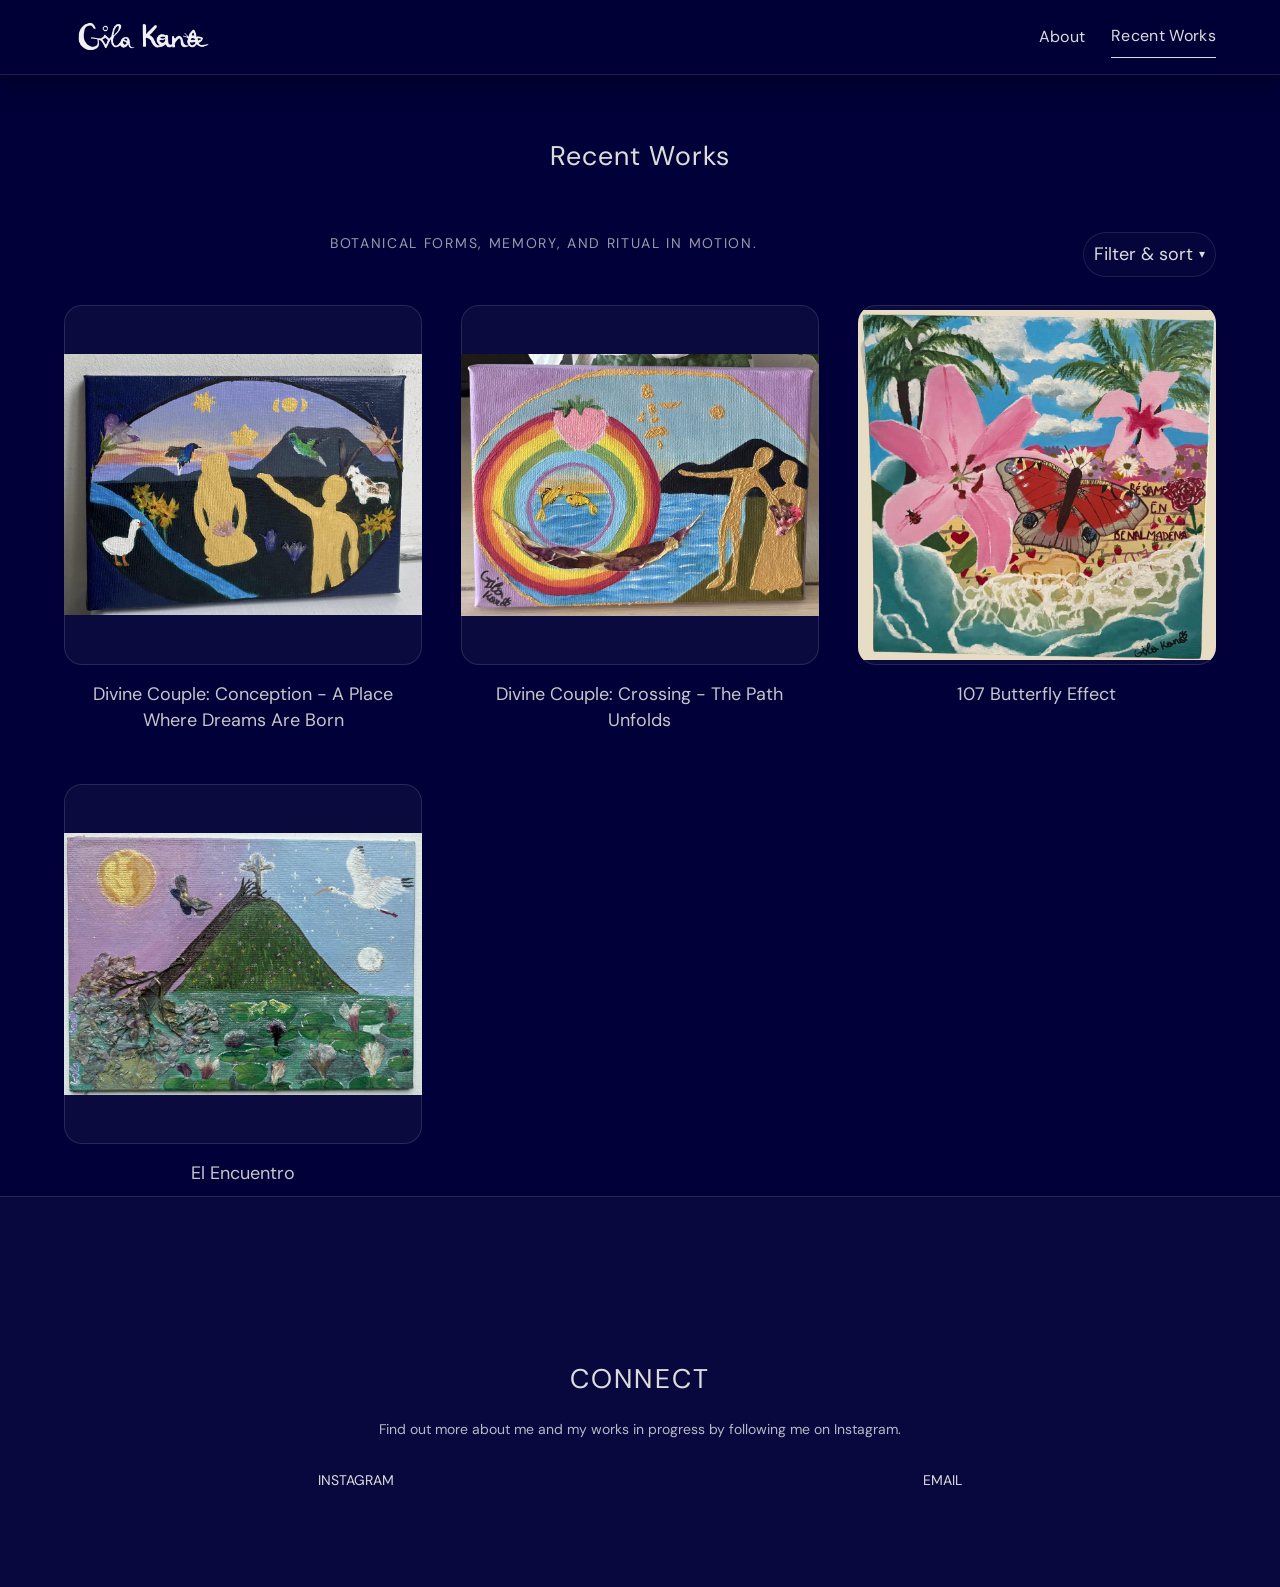
==== commit 3a6c30ed: "added sort" ====
--- a/index.html
+++ b/index.html
@@ -28,7 +28,27 @@
     <main>
       <section class="recent-works" aria-labelledby="recent-heading">
         <h1 id="recent-heading">Recent Works</h1>
-        
+        <p class="home-note">Botanical forms, memory, and ritual in motion.</p>
+
+        <div class="works-toolbar">
+          <div class="sort-controls" data-sort-controls>
+            <button class="sort-trigger" type="button" data-sort-trigger aria-haspopup="true" aria-expanded="false">
+              Filter &amp; sort <span class="sort-arrow" aria-hidden="true">&#9662;</span>
+            </button>
+            <div class="sort-dropdown" data-sort-dropdown hidden>
+              <div class="sort-group">
+                <span class="sort-group-label">Sort by</span>
+                <button type="button" class="sort-option" data-sort="newest">Newest</button>
+                <button type="button" class="sort-option" data-sort="oldest">Oldest</button>
+              </div>
+              <div class="sort-group">
+                <span class="sort-group-label">Filter collection</span>
+                <button type="button" class="sort-option" data-collection="all">All works</button>
+                <button type="button" class="sort-option" data-collection="divine-couple">Divine Couple series</button>
+              </div>
+            </div>
+          </div>
+        </div>
 
         <div class="works-grid" data-works-grid>
           <article class="work-card" data-overlay-card data-order="1" data-collections="divine-couple">
--- a/styles.css
+++ b/styles.css
@@ -555,6 +555,19 @@
   color: var(--text);
 }
 
+.works-toolbar {
+  display: flex;
+  justify-content: flex-end;
+  align-items: center;
+  margin: -24px 0 28px;
+}
+
+@media (max-width: 620px) {
+  .works-toolbar {
+    margin: -16px 0 24px;
+  }
+}
+
 .artwork-detail h1 {
   margin: 0 0 clamp(36px, 5vw, 58px);
   font-size: 27px;
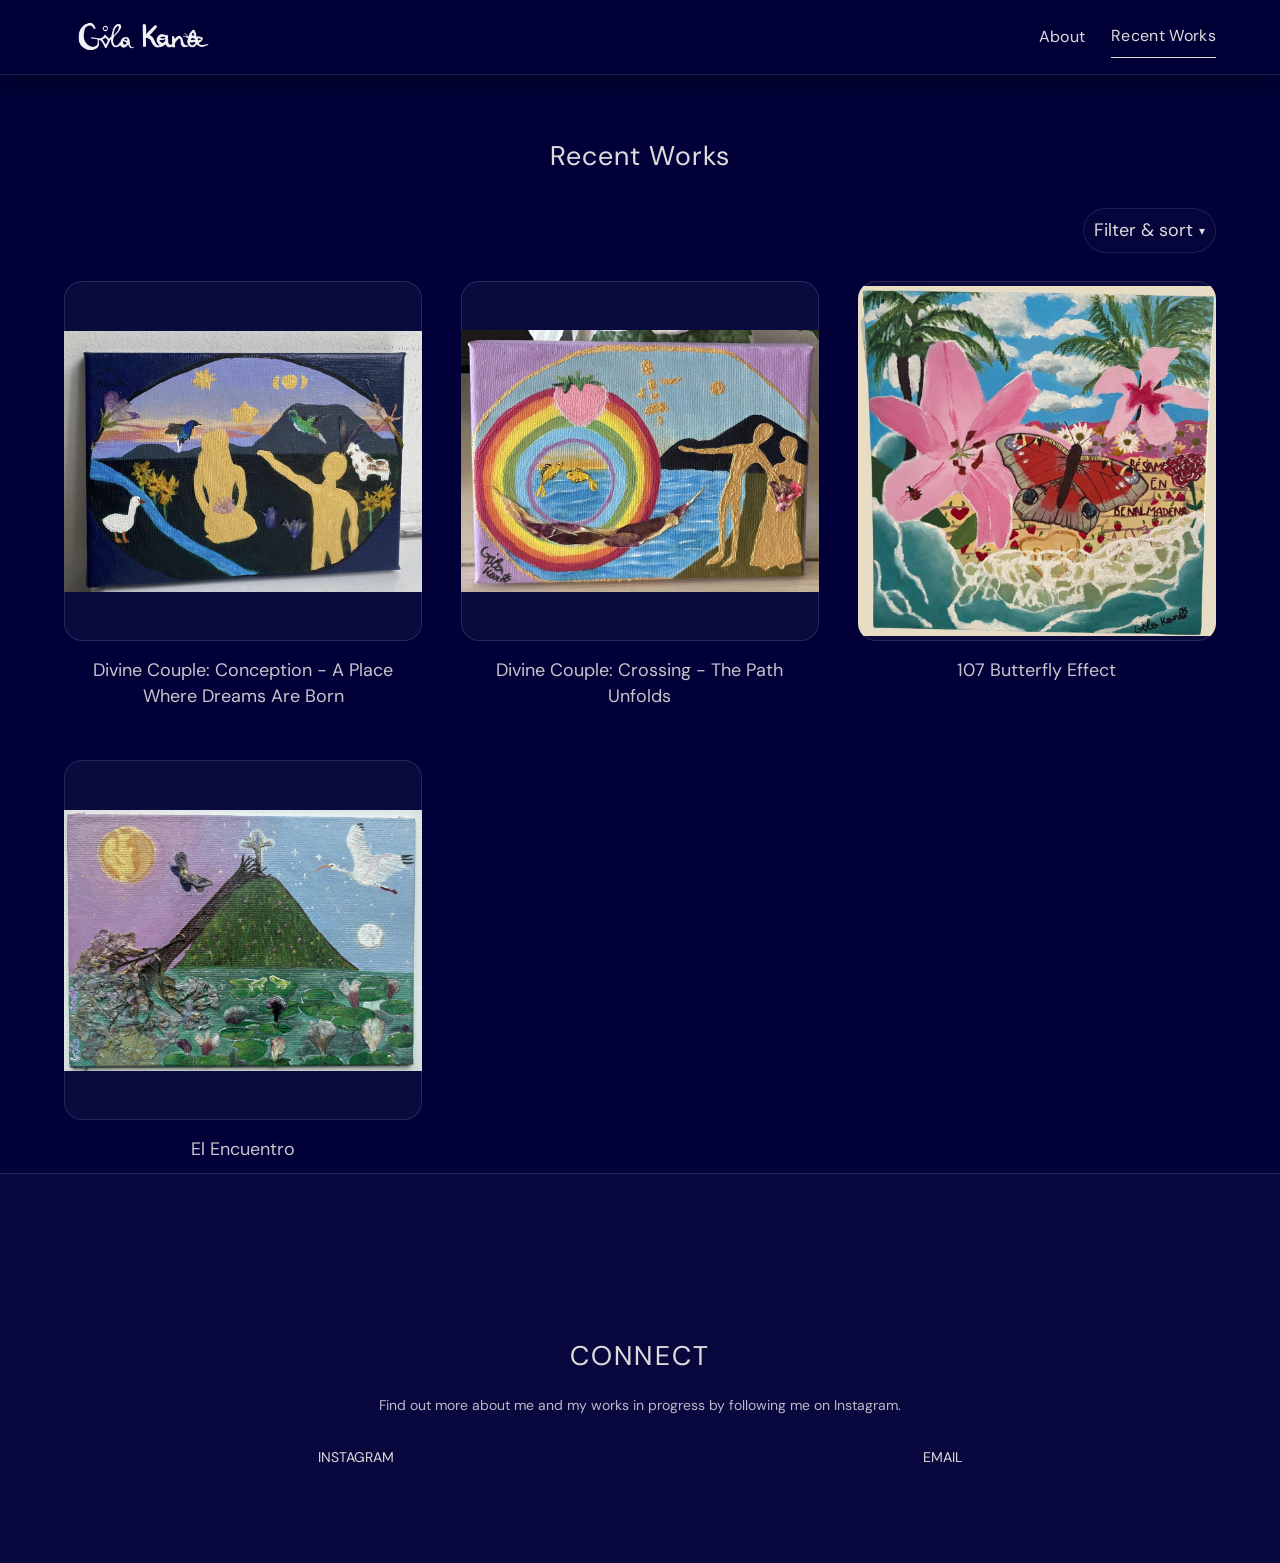
==== commit b026fa72: "removed extra words" ====
--- a/index.html
+++ b/index.html
@@ -28,7 +28,7 @@
     <main>
       <section class="recent-works" aria-labelledby="recent-heading">
         <h1 id="recent-heading">Recent Works</h1>
-        <p class="home-note">Botanical forms, memory, and ritual in motion.</p>
+        
 
         <div class="works-toolbar">
           <div class="sort-controls" data-sort-controls>
